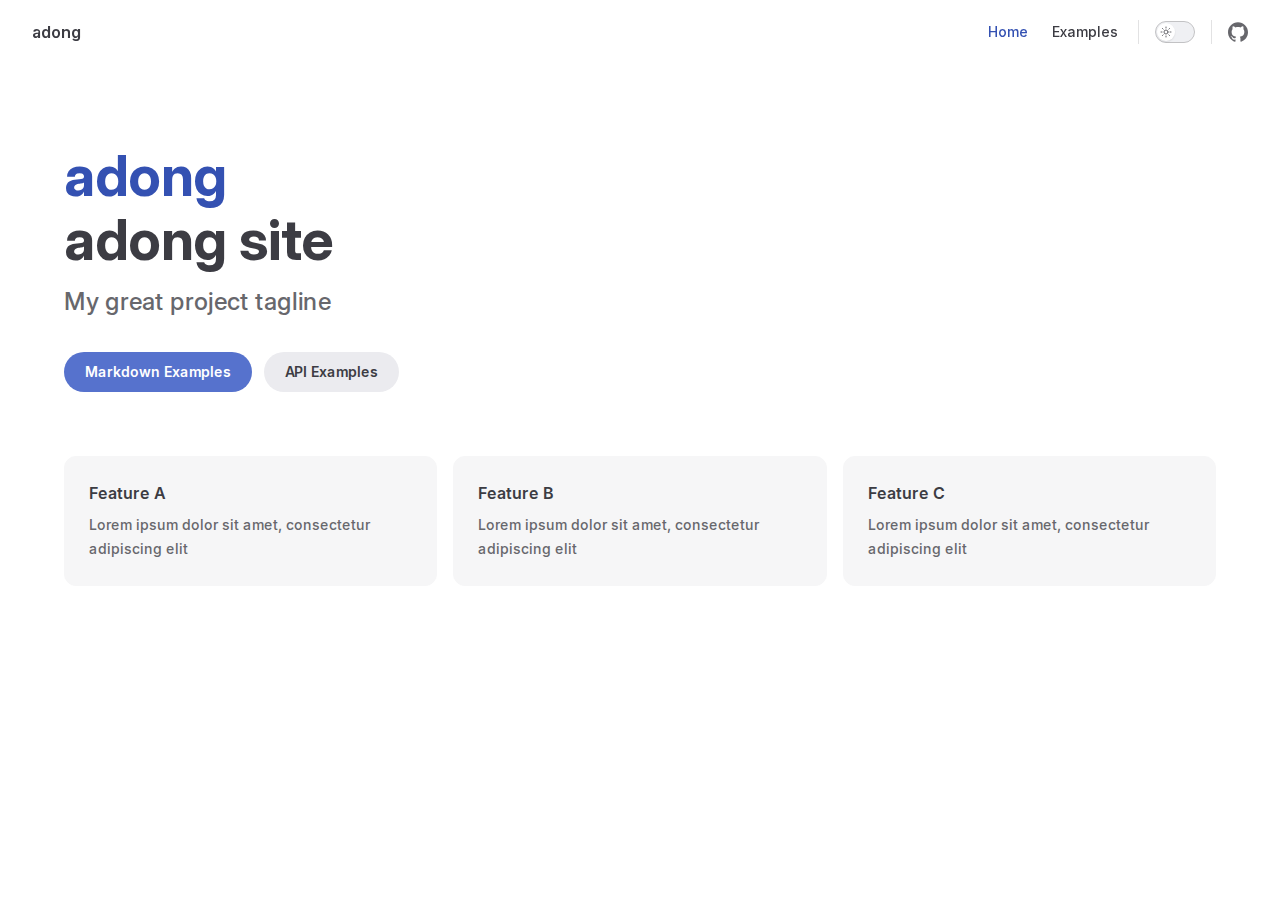
==== index.html @ ba8ffb36 "deploy: 4bc8128bf757746a05f6bb32b00f0f76d602ed1d" ====
<!DOCTYPE html>
<html lang="en-US" dir="ltr">
  <head>
    <meta charset="utf-8">
    <meta name="viewport" content="width=device-width,initial-scale=1">
    <title>adong</title>
    <meta name="description" content="adong site">
    <meta name="generator" content="VitePress v1.6.3">
    <link rel="preload stylesheet" href="/assets/style.CJY0I8DP.css" as="style">
    <link rel="preload stylesheet" href="/vp-icons.css" as="style">
    
    <script type="module" src="/assets/app.C2PnwA0J.js"></script>
    <link rel="preload" href="/assets/inter-roman-latin.Di8DUHzh.woff2" as="font" type="font/woff2" crossorigin="">
    <link rel="modulepreload" href="/assets/chunks/theme.0qbWExYs.js">
    <link rel="modulepreload" href="/assets/chunks/framework.BHrE6nLq.js">
    <link rel="modulepreload" href="/assets/index.md.DYeVi2gG.lean.js">
    <script id="check-dark-mode">(()=>{const e=localStorage.getItem("vitepress-theme-appearance")||"auto",a=window.matchMedia("(prefers-color-scheme: dark)").matches;(!e||e==="auto"?a:e==="dark")&&document.documentElement.classList.add("dark")})();</script>
    <script id="check-mac-os">document.documentElement.classList.toggle("mac",/Mac|iPhone|iPod|iPad/i.test(navigator.platform));</script>
  </head>
  <body>
    <div id="app"><div class="Layout" data-v-ccce0ce3><!--[--><!--]--><!--[--><span tabindex="-1" data-v-0081c16f></span><a href="#VPContent" class="VPSkipLink visually-hidden" data-v-0081c16f>Skip to content</a><!--]--><!----><header class="VPNav" data-v-ccce0ce3 data-v-d13fd7d1><div class="VPNavBar" data-v-d13fd7d1 data-v-396224e0><div class="wrapper" data-v-396224e0><div class="container" data-v-396224e0><div class="title" data-v-396224e0><div class="VPNavBarTitle" data-v-396224e0 data-v-6f0cb5b8><a class="title" href="/" data-v-6f0cb5b8><!--[--><!--]--><!----><span data-v-6f0cb5b8>adong</span><!--[--><!--]--></a></div></div><div class="content" data-v-396224e0><div class="content-body" data-v-396224e0><!--[--><!--]--><div class="VPNavBarSearch search" data-v-396224e0><!----></div><nav aria-labelledby="main-nav-aria-label" class="VPNavBarMenu menu" data-v-396224e0 data-v-d075dbeb><span id="main-nav-aria-label" class="visually-hidden" data-v-d075dbeb> Main Navigation </span><!--[--><!--[--><a class="VPLink link VPNavBarMenuLink active" href="/" tabindex="0" data-v-d075dbeb data-v-374c8176><!--[--><span data-v-374c8176>Home</span><!--]--></a><!--]--><!--[--><a class="VPLink link VPNavBarMenuLink" href="/markdown-examples.html" tabindex="0" data-v-d075dbeb data-v-374c8176><!--[--><span data-v-374c8176>Examples</span><!--]--></a><!--]--><!--]--></nav><!----><div class="VPNavBarAppearance appearance" data-v-396224e0 data-v-e3ac69c8><button class="VPSwitch VPSwitchAppearance" type="button" role="switch" title aria-checked="false" data-v-e3ac69c8 data-v-5ef58a54 data-v-f7131ce1><span class="check" data-v-f7131ce1><span class="icon" data-v-f7131ce1><!--[--><span class="vpi-sun sun" data-v-5ef58a54></span><span class="vpi-moon moon" data-v-5ef58a54></span><!--]--></span></span></button></div><div class="VPSocialLinks VPNavBarSocialLinks social-links" data-v-396224e0 data-v-51a44f24 data-v-760f3887><!--[--><a class="VPSocialLink no-icon" href="https://github.com/vuejs/vitepress" aria-label="github" target="_blank" rel="noopener" data-v-760f3887 data-v-cb626a4c><span class="vpi-social-github"></span></a><!--]--></div><div class="VPFlyout VPNavBarExtra extra" data-v-396224e0 data-v-f99efe92 data-v-a5424910><button type="button" class="button" aria-haspopup="true" aria-expanded="false" aria-label="extra navigation" data-v-a5424910><span class="vpi-more-horizontal icon" data-v-a5424910></span></button><div class="menu" data-v-a5424910><div class="VPMenu" data-v-a5424910 data-v-ea736d26><!----><!--[--><!--[--><!----><div class="group" data-v-f99efe92><div class="item appearance" data-v-f99efe92><p class="label" data-v-f99efe92>Appearance</p><div class="appearance-action" data-v-f99efe92><button class="VPSwitch VPSwitchAppearance" type="button" role="switch" title aria-checked="false" data-v-f99efe92 data-v-5ef58a54 data-v-f7131ce1><span class="check" data-v-f7131ce1><span class="icon" data-v-f7131ce1><!--[--><span class="vpi-sun sun" data-v-5ef58a54></span><span class="vpi-moon moon" data-v-5ef58a54></span><!--]--></span></span></button></div></div></div><div class="group" data-v-f99efe92><div class="item social-links" data-v-f99efe92><div class="VPSocialLinks social-links-list" data-v-f99efe92 data-v-760f3887><!--[--><a class="VPSocialLink no-icon" href="https://github.com/vuejs/vitepress" aria-label="github" target="_blank" rel="noopener" data-v-760f3887 data-v-cb626a4c><span class="vpi-social-github"></span></a><!--]--></div></div></div><!--]--><!--]--></div></div></div><!--[--><!--]--><button type="button" class="VPNavBarHamburger hamburger" aria-label="mobile navigation" aria-expanded="false" aria-controls="VPNavScreen" data-v-396224e0 data-v-773556d6><span class="container" data-v-773556d6><span class="top" data-v-773556d6></span><span class="middle" data-v-773556d6></span><span class="bottom" data-v-773556d6></span></span></button></div></div></div></div><div class="divider" data-v-396224e0><div class="divider-line" data-v-396224e0></div></div></div><!----></header><!----><!----><div class="VPContent is-home" id="VPContent" data-v-ccce0ce3 data-v-a01f6725><div class="VPHome" data-v-a01f6725 data-v-30d72c1f><!--[--><!--]--><div class="VPHero VPHomeHero" data-v-30d72c1f data-v-0234e1e9><div class="container" data-v-0234e1e9><div class="main" data-v-0234e1e9><!--[--><!--]--><!--[--><h1 class="heading" data-v-0234e1e9><span class="name clip" data-v-0234e1e9>adong</span><span class="text" data-v-0234e1e9>adong site</span></h1><p class="tagline" data-v-0234e1e9>My great project tagline</p><!--]--><!--[--><!--]--><div class="actions" data-v-0234e1e9><!--[--><div class="action" data-v-0234e1e9><a class="VPButton medium brand" href="/markdown-examples.html" data-v-0234e1e9 data-v-cbd17228>Markdown Examples</a></div><div class="action" data-v-0234e1e9><a class="VPButton medium alt" href="/api-examples.html" data-v-0234e1e9 data-v-cbd17228>API Examples</a></div><!--]--></div><!--[--><!--]--></div><!----></div></div><!--[--><!--]--><!--[--><!--]--><div class="VPFeatures VPHomeFeatures" data-v-30d72c1f data-v-9044b436><div class="container" data-v-9044b436><div class="items" data-v-9044b436><!--[--><div class="grid-3 item" data-v-9044b436><div class="VPLink no-icon VPFeature" data-v-9044b436 data-v-7f8ab766><!--[--><article class="box" data-v-7f8ab766><!----><h2 class="title" data-v-7f8ab766>Feature A</h2><p class="details" data-v-7f8ab766>Lorem ipsum dolor sit amet, consectetur adipiscing elit</p><!----></article><!--]--></div></div><div class="grid-3 item" data-v-9044b436><div class="VPLink no-icon VPFeature" data-v-9044b436 data-v-7f8ab766><!--[--><article class="box" data-v-7f8ab766><!----><h2 class="title" data-v-7f8ab766>Feature B</h2><p class="details" data-v-7f8ab766>Lorem ipsum dolor sit amet, consectetur adipiscing elit</p><!----></article><!--]--></div></div><div class="grid-3 item" data-v-9044b436><div class="VPLink no-icon VPFeature" data-v-9044b436 data-v-7f8ab766><!--[--><article class="box" data-v-7f8ab766><!----><h2 class="title" data-v-7f8ab766>Feature C</h2><p class="details" data-v-7f8ab766>Lorem ipsum dolor sit amet, consectetur adipiscing elit</p><!----></article><!--]--></div></div><!--]--></div></div></div><!--[--><!--]--><div class="vp-doc container" style="" data-v-30d72c1f data-v-eefdc09a><!--[--><div style="position:relative;" data-v-30d72c1f><div></div></div><!--]--></div></div></div><!----><!--[--><!--]--></div></div>
    <script>window.__VP_HASH_MAP__=JSON.parse("{\"api-examples.md\":\"CCqLhY5m\",\"index.md\":\"DYeVi2gG\",\"markdown-examples.md\":\"gSmptGD0\"}");window.__VP_SITE_DATA__=JSON.parse("{\"lang\":\"en-US\",\"dir\":\"ltr\",\"title\":\"adong\",\"description\":\"adong site\",\"base\":\"/\",\"head\":[],\"router\":{\"prefetchLinks\":true},\"appearance\":true,\"themeConfig\":{\"nav\":[{\"text\":\"Home\",\"link\":\"/\"},{\"text\":\"Examples\",\"link\":\"/markdown-examples\"}],\"sidebar\":[{\"text\":\"Examples\",\"items\":[{\"text\":\"Markdown Examples\",\"link\":\"/markdown-examples\"},{\"text\":\"Runtime API Examples\",\"link\":\"/api-examples\"}]}],\"socialLinks\":[{\"icon\":\"github\",\"link\":\"https://github.com/vuejs/vitepress\"}]},\"locales\":{},\"scrollOffset\":134,\"cleanUrls\":false}");</script>
    
  </body>
</html>
---- assets/style.CJY0I8DP.css ----
@font-face{font-family:Inter;font-style:normal;font-weight:100 900;font-display:swap;src:url(/assets/inter-roman-cyrillic-ext.BBPuwvHQ.woff2) format("woff2");unicode-range:U+0460-052F,U+1C80-1C88,U+20B4,U+2DE0-2DFF,U+A640-A69F,U+FE2E-FE2F}@font-face{font-family:Inter;font-style:normal;font-weight:100 900;font-display:swap;src:url(/assets/inter-roman-cyrillic.C5lxZ8CY.woff2) format("woff2");unicode-range:U+0301,U+0400-045F,U+0490-0491,U+04B0-04B1,U+2116}@font-face{font-family:Inter;font-style:normal;font-weight:100 900;font-display:swap;src:url(/assets/inter-roman-greek-ext.CqjqNYQ-.woff2) format("woff2");unicode-range:U+1F00-1FFF}@font-face{font-family:Inter;font-style:normal;font-weight:100 900;font-display:swap;src:url(/assets/inter-roman-greek.BBVDIX6e.woff2) format("woff2");unicode-range:U+0370-0377,U+037A-037F,U+0384-038A,U+038C,U+038E-03A1,U+03A3-03FF}@font-face{font-family:Inter;font-style:normal;font-weight:100 900;font-display:swap;src:url(/assets/inter-roman-vietnamese.BjW4sHH5.woff2) format("woff2");unicode-range:U+0102-0103,U+0110-0111,U+0128-0129,U+0168-0169,U+01A0-01A1,U+01AF-01B0,U+0300-0301,U+0303-0304,U+0308-0309,U+0323,U+0329,U+1EA0-1EF9,U+20AB}@font-face{font-family:Inter;font-style:normal;font-weight:100 900;font-display:swap;src:url(/assets/inter-roman-latin-ext.4ZJIpNVo.woff2) format("woff2");unicode-range:U+0100-02AF,U+0304,U+0308,U+0329,U+1E00-1E9F,U+1EF2-1EFF,U+2020,U+20A0-20AB,U+20AD-20C0,U+2113,U+2C60-2C7F,U+A720-A7FF}@font-face{font-family:Inter;font-style:normal;font-weight:100 900;font-display:swap;src:url(/assets/inter-roman-latin.Di8DUHzh.woff2) format("woff2");unicode-range:U+0000-00FF,U+0131,U+0152-0153,U+02BB-02BC,U+02C6,U+02DA,U+02DC,U+0304,U+0308,U+0329,U+2000-206F,U+2074,U+20AC,U+2122,U+2191,U+2193,U+2212,U+2215,U+FEFF,U+FFFD}@font-face{font-family:Inter;font-style:italic;font-weight:100 900;font-display:swap;src:url(/assets/inter-italic-cyrillic-ext.r48I6akx.woff2) format("woff2");unicode-range:U+0460-052F,U+1C80-1C88,U+20B4,U+2DE0-2DFF,U+A640-A69F,U+FE2E-FE2F}@font-face{font-family:Inter;font-style:italic;font-weight:100 900;font-display:swap;src:url(/assets/inter-italic-cyrillic.By2_1cv3.woff2) format("woff2");unicode-range:U+0301,U+0400-045F,U+0490-0491,U+04B0-04B1,U+2116}@font-face{font-family:Inter;font-style:italic;font-weight:100 900;font-display:swap;src:url(/assets/inter-italic-greek-ext.1u6EdAuj.woff2) format("woff2");unicode-range:U+1F00-1FFF}@font-face{font-family:Inter;font-style:italic;font-weight:100 900;font-display:swap;src:url(/assets/inter-italic-greek.DJ8dCoTZ.woff2) format("woff2");unicode-range:U+0370-0377,U+037A-037F,U+0384-038A,U+038C,U+038E-03A1,U+03A3-03FF}@font-face{font-family:Inter;font-style:italic;font-weight:100 900;font-display:swap;src:url(/assets/inter-italic-vietnamese.BSbpV94h.woff2) format("woff2");unicode-range:U+0102-0103,U+0110-0111,U+0128-0129,U+0168-0169,U+01A0-01A1,U+01AF-01B0,U+0300-0301,U+0303-0304,U+0308-0309,U+0323,U+0329,U+1EA0-1EF9,U+20AB}@font-face{font-family:Inter;font-style:italic;font-weight:100 900;font-display:swap;src:url(/assets/inter-italic-latin-ext.CN1xVJS-.woff2) format("woff2");unicode-range:U+0100-02AF,U+0304,U+0308,U+0329,U+1E00-1E9F,U+1EF2-1EFF,U+2020,U+20A0-20AB,U+20AD-20C0,U+2113,U+2C60-2C7F,U+A720-A7FF}@font-face{font-family:Inter;font-style:italic;font-weight:100 900;font-display:swap;src:url(/assets/inter-italic-latin.C2AdPX0b.woff2) format("woff2");unicode-range:U+0000-00FF,U+0131,U+0152-0153,U+02BB-02BC,U+02C6,U+02DA,U+02DC,U+0304,U+0308,U+0329,U+2000-206F,U+2074,U+20AC,U+2122,U+2191,U+2193,U+2212,U+2215,U+FEFF,U+FFFD}@font-face{font-family:Punctuation SC;font-weight:400;src:local("PingFang SC Regular"),local("Noto Sans CJK SC"),local("Microsoft YaHei");unicode-range:U+201C,U+201D,U+2018,U+2019,U+2E3A,U+2014,U+2013,U+2026,U+00B7,U+007E,U+002F}@font-face{font-family:Punctuation SC;font-weight:500;src:local("PingFang SC Medium"),local("Noto Sans CJK SC"),local("Microsoft YaHei");unicode-range:U+201C,U+201D,U+2018,U+2019,U+2E3A,U+2014,U+2013,U+2026,U+00B7,U+007E,U+002F}@font-face{font-family:Punctuation SC;font-weight:600;src:local("PingFang SC Semibold"),local("Noto Sans CJK SC Bold"),local("Microsoft YaHei Bold");unicode-range:U+201C,U+201D,U+2018,U+2019,U+2E3A,U+2014,U+2013,U+2026,U+00B7,U+007E,U+002F}@font-face{font-family:Punctuation SC;font-weight:700;src:local("PingFang SC Semibold"),local("Noto Sans CJK SC Bold"),local("Microsoft YaHei Bold");unicode-range:U+201C,U+201D,U+2018,U+2019,U+2E3A,U+2014,U+2013,U+2026,U+00B7,U+007E,U+002F}:root{--vp-c-white: #ffffff;--vp-c-black: #000000;--vp-c-neutral: var(--vp-c-black);--vp-c-neutral-inverse: var(--vp-c-white)}.dark{--vp-c-neutral: var(--vp-c-white);--vp-c-neutral-inverse: var(--vp-c-black)}:root{--vp-c-gray-1: #dddde3;--vp-c-gray-2: #e4e4e9;--vp-c-gray-3: #ebebef;--vp-c-gray-soft: rgba(142, 150, 170, .14);--vp-c-indigo-1: #3451b2;--vp-c-indigo-2: #3a5ccc;--vp-c-indigo-3: #5672cd;--vp-c-indigo-soft: rgba(100, 108, 255, .14);--vp-c-purple-1: #6f42c1;--vp-c-purple-2: #7e4cc9;--vp-c-purple-3: #8e5cd9;--vp-c-purple-soft: rgba(159, 122, 234, .14);--vp-c-green-1: #18794e;--vp-c-green-2: #299764;--vp-c-green-3: #30a46c;--vp-c-green-soft: rgba(16, 185, 129, .14);--vp-c-yellow-1: #915930;--vp-c-yellow-2: #946300;--vp-c-yellow-3: #9f6a00;--vp-c-yellow-soft: rgba(234, 179, 8, .14);--vp-c-red-1: #b8272c;--vp-c-red-2: #d5393e;--vp-c-red-3: #e0575b;--vp-c-red-soft: rgba(244, 63, 94, .14);--vp-c-sponsor: #db2777}.dark{--vp-c-gray-1: #515c67;--vp-c-gray-2: #414853;--vp-c-gray-3: #32363f;--vp-c-gray-soft: rgba(101, 117, 133, .16);--vp-c-indigo-1: #a8b1ff;--vp-c-indigo-2: #5c73e7;--vp-c-indigo-3: #3e63dd;--vp-c-indigo-soft: rgba(100, 108, 255, .16);--vp-c-purple-1: #c8abfa;--vp-c-purple-2: #a879e6;--vp-c-purple-3: #8e5cd9;--vp-c-purple-soft: rgba(159, 122, 234, .16);--vp-c-green-1: #3dd68c;--vp-c-green-2: #30a46c;--vp-c-green-3: #298459;--vp-c-green-soft: rgba(16, 185, 129, .16);--vp-c-yellow-1: #f9b44e;--vp-c-yellow-2: #da8b17;--vp-c-yellow-3: #a46a0a;--vp-c-yellow-soft: rgba(234, 179, 8, .16);--vp-c-red-1: #f66f81;--vp-c-red-2: #f14158;--vp-c-red-3: #b62a3c;--vp-c-red-soft: rgba(244, 63, 94, .16)}:root{--vp-c-bg: #ffffff;--vp-c-bg-alt: #f6f6f7;--vp-c-bg-elv: #ffffff;--vp-c-bg-soft: #f6f6f7}.dark{--vp-c-bg: #1b1b1f;--vp-c-bg-alt: #161618;--vp-c-bg-elv: #202127;--vp-c-bg-soft: #202127}:root{--vp-c-border: #c2c2c4;--vp-c-divider: #e2e2e3;--vp-c-gutter: #e2e2e3}.dark{--vp-c-border: #3c3f44;--vp-c-divider: #2e2e32;--vp-c-gutter: #000000}:root{--vp-c-text-1: #3c3c43;--vp-c-text-2: #67676c;--vp-c-text-3: #929295}.dark{--vp-c-text-1: #dfdfd6;--vp-c-text-2: #98989f;--vp-c-text-3: #6a6a71}:root{--vp-c-default-1: var(--vp-c-gray-1);--vp-c-default-2: var(--vp-c-gray-2);--vp-c-default-3: var(--vp-c-gray-3);--vp-c-default-soft: var(--vp-c-gray-soft);--vp-c-brand-1: var(--vp-c-indigo-1);--vp-c-brand-2: var(--vp-c-indigo-2);--vp-c-brand-3: var(--vp-c-indigo-3);--vp-c-brand-soft: var(--vp-c-indigo-soft);--vp-c-brand: var(--vp-c-brand-1);--vp-c-tip-1: var(--vp-c-brand-1);--vp-c-tip-2: var(--vp-c-brand-2);--vp-c-tip-3: var(--vp-c-brand-3);--vp-c-tip-soft: var(--vp-c-brand-soft);--vp-c-note-1: var(--vp-c-brand-1);--vp-c-note-2: var(--vp-c-brand-2);--vp-c-note-3: var(--vp-c-brand-3);--vp-c-note-soft: var(--vp-c-brand-soft);--vp-c-success-1: var(--vp-c-green-1);--vp-c-success-2: var(--vp-c-green-2);--vp-c-success-3: var(--vp-c-green-3);--vp-c-success-soft: var(--vp-c-green-soft);--vp-c-important-1: var(--vp-c-purple-1);--vp-c-important-2: var(--vp-c-purple-2);--vp-c-important-3: var(--vp-c-purple-3);--vp-c-important-soft: var(--vp-c-purple-soft);--vp-c-warning-1: var(--vp-c-yellow-1);--vp-c-warning-2: var(--vp-c-yellow-2);--vp-c-warning-3: var(--vp-c-yellow-3);--vp-c-warning-soft: var(--vp-c-yellow-soft);--vp-c-danger-1: var(--vp-c-red-1);--vp-c-danger-2: var(--vp-c-red-2);--vp-c-danger-3: var(--vp-c-red-3);--vp-c-danger-soft: var(--vp-c-red-soft);--vp-c-caution-1: var(--vp-c-red-1);--vp-c-caution-2: var(--vp-c-red-2);--vp-c-caution-3: var(--vp-c-red-3);--vp-c-caution-soft: var(--vp-c-red-soft)}:root{--vp-font-family-base: "Inter", ui-sans-serif, system-ui, sans-serif, "Apple Color Emoji", "Segoe UI Emoji", "Segoe UI Symbol", "Noto Color Emoji";--vp-font-family-mono: ui-monospace, "Menlo", "Monaco", "Consolas", "Liberation Mono", "Courier New", monospace;font-optical-sizing:auto}:root:where(:lang(zh)){--vp-font-family-base: "Punctuation SC", "Inter", ui-sans-serif, system-ui, sans-serif, "Apple Color Emoji", "Segoe UI Emoji", "Segoe UI Symbol", "Noto Color Emoji"}:root{--vp-shadow-1: 0 1px 2px rgba(0, 0, 0, .04), 0 1px 2px rgba(0, 0, 0, .06);--vp-shadow-2: 0 3px 12px rgba(0, 0, 0, .07), 0 1px 4px rgba(0, 0, 0, .07);--vp-shadow-3: 0 12px 32px rgba(0, 0, 0, .1), 0 2px 6px rgba(0, 0, 0, .08);--vp-shadow-4: 0 14px 44px rgba(0, 0, 0, .12), 0 3px 9px rgba(0, 0, 0, .12);--vp-shadow-5: 0 18px 56px rgba(0, 0, 0, .16), 0 4px 12px rgba(0, 0, 0, .16)}:root{--vp-z-index-footer: 10;--vp-z-index-local-nav: 20;--vp-z-index-nav: 30;--vp-z-index-layout-top: 40;--vp-z-index-backdrop: 50;--vp-z-index-sidebar: 60}@media (min-width: 960px){:root{--vp-z-index-sidebar: 25}}:root{--vp-layout-max-width: 1440px}:root{--vp-header-anchor-symbol: "#"}:root{--vp-code-line-height: 1.7;--vp-code-font-size: .875em;--vp-code-color: var(--vp-c-brand-1);--vp-code-link-color: var(--vp-c-brand-1);--vp-code-link-hover-color: var(--vp-c-brand-2);--vp-code-bg: var(--vp-c-default-soft);--vp-code-block-color: var(--vp-c-text-2);--vp-code-block-bg: var(--vp-c-bg-alt);--vp-code-block-divider-color: var(--vp-c-gutter);--vp-code-lang-color: var(--vp-c-text-3);--vp-code-line-highlight-color: var(--vp-c-default-soft);--vp-code-line-number-color: var(--vp-c-text-3);--vp-code-line-diff-add-color: var(--vp-c-success-soft);--vp-code-line-diff-add-symbol-color: var(--vp-c-success-1);--vp-code-line-diff-remove-color: var(--vp-c-danger-soft);--vp-code-line-diff-remove-symbol-color: var(--vp-c-danger-1);--vp-code-line-warning-color: var(--vp-c-warning-soft);--vp-code-line-error-color: var(--vp-c-danger-soft);--vp-code-copy-code-border-color: var(--vp-c-divider);--vp-code-copy-code-bg: var(--vp-c-bg-soft);--vp-code-copy-code-hover-border-color: var(--vp-c-divider);--vp-code-copy-code-hover-bg: var(--vp-c-bg);--vp-code-copy-code-active-text: var(--vp-c-text-2);--vp-code-copy-copied-text-content: "Copied";--vp-code-tab-divider: var(--vp-code-block-divider-color);--vp-code-tab-text-color: var(--vp-c-text-2);--vp-code-tab-bg: var(--vp-code-block-bg);--vp-code-tab-hover-text-color: var(--vp-c-text-1);--vp-code-tab-active-text-color: var(--vp-c-text-1);--vp-code-tab-active-bar-color: var(--vp-c-brand-1)}:lang(es),:lang(pt){--vp-code-copy-copied-text-content: "Copiado"}:lang(fa){--vp-code-copy-copied-text-content: "کپی شد"}:lang(ko){--vp-code-copy-copied-text-content: "복사됨"}:lang(ru){--vp-code-copy-copied-text-content: "Скопировано"}:lang(zh){--vp-code-copy-copied-text-content: "已复制"}:root{--vp-button-brand-border: transparent;--vp-button-brand-text: var(--vp-c-white);--vp-button-brand-bg: var(--vp-c-brand-3);--vp-button-brand-hover-border: transparent;--vp-button-brand-hover-text: var(--vp-c-white);--vp-button-brand-hover-bg: var(--vp-c-brand-2);--vp-button-brand-active-border: transparent;--vp-button-brand-active-text: var(--vp-c-white);--vp-button-brand-active-bg: var(--vp-c-brand-1);--vp-button-alt-border: transparent;--vp-button-alt-text: var(--vp-c-text-1);--vp-button-alt-bg: var(--vp-c-default-3);--vp-button-alt-hover-border: transparent;--vp-button-alt-hover-text: var(--vp-c-text-1);--vp-button-alt-hover-bg: var(--vp-c-default-2);--vp-button-alt-active-border: transparent;--vp-button-alt-active-text: var(--vp-c-text-1);--vp-button-alt-active-bg: var(--vp-c-default-1);--vp-button-sponsor-border: var(--vp-c-text-2);--vp-button-sponsor-text: var(--vp-c-text-2);--vp-button-sponsor-bg: transparent;--vp-button-sponsor-hover-border: var(--vp-c-sponsor);--vp-button-sponsor-hover-text: var(--vp-c-sponsor);--vp-button-sponsor-hover-bg: transparent;--vp-button-sponsor-active-border: var(--vp-c-sponsor);--vp-button-sponsor-active-text: var(--vp-c-sponsor);--vp-button-sponsor-active-bg: transparent}:root{--vp-custom-block-font-size: 14px;--vp-custom-block-code-font-size: 13px;--vp-custom-block-info-border: transparent;--vp-custom-block-info-text: var(--vp-c-text-1);--vp-custom-block-info-bg: var(--vp-c-default-soft);--vp-custom-block-info-code-bg: var(--vp-c-default-soft);--vp-custom-block-note-border: transparent;--vp-custom-block-note-text: var(--vp-c-text-1);--vp-custom-block-note-bg: var(--vp-c-default-soft);--vp-custom-block-note-code-bg: var(--vp-c-default-soft);--vp-custom-block-tip-border: transparent;--vp-custom-block-tip-text: var(--vp-c-text-1);--vp-custom-block-tip-bg: var(--vp-c-tip-soft);--vp-custom-block-tip-code-bg: var(--vp-c-tip-soft);--vp-custom-block-important-border: transparent;--vp-custom-block-important-text: var(--vp-c-text-1);--vp-custom-block-important-bg: var(--vp-c-important-soft);--vp-custom-block-important-code-bg: var(--vp-c-important-soft);--vp-custom-block-warning-border: transparent;--vp-custom-block-warning-text: var(--vp-c-text-1);--vp-custom-block-warning-bg: var(--vp-c-warning-soft);--vp-custom-block-warning-code-bg: var(--vp-c-warning-soft);--vp-custom-block-danger-border: transparent;--vp-custom-block-danger-text: var(--vp-c-text-1);--vp-custom-block-danger-bg: var(--vp-c-danger-soft);--vp-custom-block-danger-code-bg: var(--vp-c-danger-soft);--vp-custom-block-caution-border: transparent;--vp-custom-block-caution-text: var(--vp-c-text-1);--vp-custom-block-caution-bg: var(--vp-c-caution-soft);--vp-custom-block-caution-code-bg: var(--vp-c-caution-soft);--vp-custom-block-details-border: var(--vp-custom-block-info-border);--vp-custom-block-details-text: var(--vp-custom-block-info-text);--vp-custom-block-details-bg: var(--vp-custom-block-info-bg);--vp-custom-block-details-code-bg: var(--vp-custom-block-info-code-bg)}:root{--vp-input-border-color: var(--vp-c-border);--vp-input-bg-color: var(--vp-c-bg-alt);--vp-input-switch-bg-color: var(--vp-c-default-soft)}:root{--vp-nav-height: 64px;--vp-nav-bg-color: var(--vp-c-bg);--vp-nav-screen-bg-color: var(--vp-c-bg);--vp-nav-logo-height: 24px}.hide-nav{--vp-nav-height: 0px}.hide-nav .VPSidebar{--vp-nav-height: 22px}:root{--vp-local-nav-bg-color: var(--vp-c-bg)}:root{--vp-sidebar-width: 272px;--vp-sidebar-bg-color: var(--vp-c-bg-alt)}:root{--vp-backdrop-bg-color: rgba(0, 0, 0, .6)}:root{--vp-home-hero-name-color: var(--vp-c-brand-1);--vp-home-hero-name-background: transparent;--vp-home-hero-image-background-image: none;--vp-home-hero-image-filter: none}:root{--vp-badge-info-border: transparent;--vp-badge-info-text: var(--vp-c-text-2);--vp-badge-info-bg: var(--vp-c-default-soft);--vp-badge-tip-border: transparent;--vp-badge-tip-text: var(--vp-c-tip-1);--vp-badge-tip-bg: var(--vp-c-tip-soft);--vp-badge-warning-border: transparent;--vp-badge-warning-text: var(--vp-c-warning-1);--vp-badge-warning-bg: var(--vp-c-warning-soft);--vp-badge-danger-border: transparent;--vp-badge-danger-text: var(--vp-c-danger-1);--vp-badge-danger-bg: var(--vp-c-danger-soft)}:root{--vp-carbon-ads-text-color: var(--vp-c-text-1);--vp-carbon-ads-poweredby-color: var(--vp-c-text-2);--vp-carbon-ads-bg-color: var(--vp-c-bg-soft);--vp-carbon-ads-hover-text-color: var(--vp-c-brand-1);--vp-carbon-ads-hover-poweredby-color: var(--vp-c-text-1)}:root{--vp-local-search-bg: var(--vp-c-bg);--vp-local-search-result-bg: var(--vp-c-bg);--vp-local-search-result-border: var(--vp-c-divider);--vp-local-search-result-selected-bg: var(--vp-c-bg);--vp-local-search-result-selected-border: var(--vp-c-brand-1);--vp-local-search-highlight-bg: var(--vp-c-brand-1);--vp-local-search-highlight-text: var(--vp-c-neutral-inverse)}@media (prefers-reduced-motion: reduce){*,:before,:after{animation-delay:-1ms!important;animation-duration:1ms!important;animation-iteration-count:1!important;background-attachment:initial!important;scroll-behavior:auto!important;transition-duration:0s!important;transition-delay:0s!important}}*,:before,:after{box-sizing:border-box}html{line-height:1.4;font-size:16px;-webkit-text-size-adjust:100%}html.dark{color-scheme:dark}body{margin:0;width:100%;min-width:320px;min-height:100vh;line-height:24px;font-family:var(--vp-font-family-base);font-size:16px;font-weight:400;color:var(--vp-c-text-1);background-color:var(--vp-c-bg);font-synthesis:style;text-rendering:optimizeLegibility;-webkit-font-smoothing:antialiased;-moz-osx-font-smoothing:grayscale}main{display:block}h1,h2,h3,h4,h5,h6{margin:0;line-height:24px;font-size:16px;font-weight:400}p{margin:0}strong,b{font-weight:600}a,area,button,[role=button],input,label,select,summary,textarea{touch-action:manipulation}a{color:inherit;text-decoration:inherit}ol,ul{list-style:none;margin:0;padding:0}blockquote{margin:0}pre,code,kbd,samp{font-family:var(--vp-font-family-mono)}img,svg,video,canvas,audio,iframe,embed,object{display:block}figure{margin:0}img,video{max-width:100%;height:auto}button,input,optgroup,select,textarea{border:0;padding:0;line-height:inherit;color:inherit}button{padding:0;font-family:inherit;background-color:transparent;background-image:none}button:enabled,[role=button]:enabled{cursor:pointer}button:focus,button:focus-visible{outline:1px dotted;outline:4px auto -webkit-focus-ring-color}button:focus:not(:focus-visible){outline:none!important}input:focus,textarea:focus,select:focus{outline:none}table{border-collapse:collapse}input{background-color:transparent}input:-ms-input-placeholder,textarea:-ms-input-placeholder{color:var(--vp-c-text-3)}input::-ms-input-placeholder,textarea::-ms-input-placeholder{color:var(--vp-c-text-3)}input::placeholder,textarea::placeholder{color:var(--vp-c-text-3)}input::-webkit-outer-spin-button,input::-webkit-inner-spin-button{-webkit-appearance:none;margin:0}input[type=number]{-moz-appearance:textfield}textarea{resize:vertical}select{-webkit-appearance:none}fieldset{margin:0;padding:0}h1,h2,h3,h4,h5,h6,li,p{overflow-wrap:break-word}vite-error-overlay{z-index:9999}mjx-container{overflow-x:auto}mjx-container>svg{display:inline-block;margin:auto}[class^=vpi-],[class*=" vpi-"],.vp-icon{width:1em;height:1em}[class^=vpi-].bg,[class*=" vpi-"].bg,.vp-icon.bg{background-size:100% 100%;background-color:transparent}[class^=vpi-]:not(.bg),[class*=" vpi-"]:not(.bg),.vp-icon:not(.bg){-webkit-mask:var(--icon) no-repeat;mask:var(--icon) no-repeat;-webkit-mask-size:100% 100%;mask-size:100% 100%;background-color:currentColor;color:inherit}.vpi-align-left{--icon: url("data:image/svg+xml,%3Csvg xmlns='http://www.w3.org/2000/svg' fill='none' stroke='currentColor' stroke-linecap='round' stroke-linejoin='round' stroke-width='2' viewBox='0 0 24 24'%3E%3Cpath d='M21 6H3M15 12H3M17 18H3'/%3E%3C/svg%3E")}.vpi-arrow-right,.vpi-arrow-down,.vpi-arrow-left,.vpi-arrow-up{--icon: url("data:image/svg+xml,%3Csvg xmlns='http://www.w3.org/2000/svg' fill='none' stroke='currentColor' stroke-linecap='round' stroke-linejoin='round' stroke-width='2' viewBox='0 0 24 24'%3E%3Cpath d='M5 12h14M12 5l7 7-7 7'/%3E%3C/svg%3E")}.vpi-chevron-right,.vpi-chevron-down,.vpi-chevron-left,.vpi-chevron-up{--icon: url("data:image/svg+xml,%3Csvg xmlns='http://www.w3.org/2000/svg' fill='none' stroke='currentColor' stroke-linecap='round' stroke-linejoin='round' stroke-width='2' viewBox='0 0 24 24'%3E%3Cpath d='m9 18 6-6-6-6'/%3E%3C/svg%3E")}.vpi-chevron-down,.vpi-arrow-down{transform:rotate(90deg)}.vpi-chevron-left,.vpi-arrow-left{transform:rotate(180deg)}.vpi-chevron-up,.vpi-arrow-up{transform:rotate(-90deg)}.vpi-square-pen{--icon: url("data:image/svg+xml,%3Csvg xmlns='http://www.w3.org/2000/svg' fill='none' stroke='currentColor' stroke-linecap='round' stroke-linejoin='round' stroke-width='2' viewBox='0 0 24 24'%3E%3Cpath d='M12 3H5a2 2 0 0 0-2 2v14a2 2 0 0 0 2 2h14a2 2 0 0 0 2-2v-7'/%3E%3Cpath d='M18.375 2.625a2.121 2.121 0 1 1 3 3L12 15l-4 1 1-4Z'/%3E%3C/svg%3E")}.vpi-plus{--icon: url("data:image/svg+xml,%3Csvg xmlns='http://www.w3.org/2000/svg' fill='none' stroke='currentColor' stroke-linecap='round' stroke-linejoin='round' stroke-width='2' viewBox='0 0 24 24'%3E%3Cpath d='M5 12h14M12 5v14'/%3E%3C/svg%3E")}.vpi-sun{--icon: url("data:image/svg+xml,%3Csvg xmlns='http://www.w3.org/2000/svg' fill='none' stroke='currentColor' stroke-linecap='round' stroke-linejoin='round' stroke-width='2' viewBox='0 0 24 24'%3E%3Ccircle cx='12' cy='12' r='4'/%3E%3Cpath d='M12 2v2M12 20v2M4.93 4.93l1.41 1.41M17.66 17.66l1.41 1.41M2 12h2M20 12h2M6.34 17.66l-1.41 1.41M19.07 4.93l-1.41 1.41'/%3E%3C/svg%3E")}.vpi-moon{--icon: url("data:image/svg+xml,%3Csvg xmlns='http://www.w3.org/2000/svg' fill='none' stroke='currentColor' stroke-linecap='round' stroke-linejoin='round' stroke-width='2' viewBox='0 0 24 24'%3E%3Cpath d='M12 3a6 6 0 0 0 9 9 9 9 0 1 1-9-9Z'/%3E%3C/svg%3E")}.vpi-more-horizontal{--icon: url("data:image/svg+xml,%3Csvg xmlns='http://www.w3.org/2000/svg' fill='none' stroke='currentColor' stroke-linecap='round' stroke-linejoin='round' stroke-width='2' viewBox='0 0 24 24'%3E%3Ccircle cx='12' cy='12' r='1'/%3E%3Ccircle cx='19' cy='12' r='1'/%3E%3Ccircle cx='5' cy='12' r='1'/%3E%3C/svg%3E")}.vpi-languages{--icon: url("data:image/svg+xml,%3Csvg xmlns='http://www.w3.org/2000/svg' fill='none' stroke='currentColor' stroke-linecap='round' stroke-linejoin='round' stroke-width='2' viewBox='0 0 24 24'%3E%3Cpath d='m5 8 6 6M4 14l6-6 2-3M2 5h12M7 2h1M22 22l-5-10-5 10M14 18h6'/%3E%3C/svg%3E")}.vpi-heart{--icon: url("data:image/svg+xml,%3Csvg xmlns='http://www.w3.org/2000/svg' fill='none' stroke='currentColor' stroke-linecap='round' stroke-linejoin='round' stroke-width='2' viewBox='0 0 24 24'%3E%3Cpath d='M19 14c1.49-1.46 3-3.21 3-5.5A5.5 5.5 0 0 0 16.5 3c-1.76 0-3 .5-4.5 2-1.5-1.5-2.74-2-4.5-2A5.5 5.5 0 0 0 2 8.5c0 2.3 1.5 4.05 3 5.5l7 7Z'/%3E%3C/svg%3E")}.vpi-search{--icon: url("data:image/svg+xml,%3Csvg xmlns='http://www.w3.org/2000/svg' fill='none' stroke='currentColor' stroke-linecap='round' stroke-linejoin='round' stroke-width='2' viewBox='0 0 24 24'%3E%3Ccircle cx='11' cy='11' r='8'/%3E%3Cpath d='m21 21-4.3-4.3'/%3E%3C/svg%3E")}.vpi-layout-list{--icon: url("data:image/svg+xml,%3Csvg xmlns='http://www.w3.org/2000/svg' fill='none' stroke='currentColor' stroke-linecap='round' stroke-linejoin='round' stroke-width='2' viewBox='0 0 24 24'%3E%3Crect width='7' height='7' x='3' y='3' rx='1'/%3E%3Crect width='7' height='7' x='3' y='14' rx='1'/%3E%3Cpath d='M14 4h7M14 9h7M14 15h7M14 20h7'/%3E%3C/svg%3E")}.vpi-delete{--icon: url("data:image/svg+xml,%3Csvg xmlns='http://www.w3.org/2000/svg' fill='none' stroke='currentColor' stroke-linecap='round' stroke-linejoin='round' stroke-width='2' viewBox='0 0 24 24'%3E%3Cpath d='M20 5H9l-7 7 7 7h11a2 2 0 0 0 2-2V7a2 2 0 0 0-2-2ZM18 9l-6 6M12 9l6 6'/%3E%3C/svg%3E")}.vpi-corner-down-left{--icon: url("data:image/svg+xml,%3Csvg xmlns='http://www.w3.org/2000/svg' fill='none' stroke='currentColor' stroke-linecap='round' stroke-linejoin='round' stroke-width='2' viewBox='0 0 24 24'%3E%3Cpath d='m9 10-5 5 5 5'/%3E%3Cpath d='M20 4v7a4 4 0 0 1-4 4H4'/%3E%3C/svg%3E")}:root{--vp-icon-copy: url("data:image/svg+xml,%3Csvg xmlns='http://www.w3.org/2000/svg' fill='none' stroke='rgba(128,128,128,1)' stroke-linecap='round' stroke-linejoin='round' stroke-width='2' viewBox='0 0 24 24'%3E%3Crect width='8' height='4' x='8' y='2' rx='1' ry='1'/%3E%3Cpath d='M16 4h2a2 2 0 0 1 2 2v14a2 2 0 0 1-2 2H6a2 2 0 0 1-2-2V6a2 2 0 0 1 2-2h2'/%3E%3C/svg%3E");--vp-icon-copied: url("data:image/svg+xml,%3Csvg xmlns='http://www.w3.org/2000/svg' fill='none' stroke='rgba(128,128,128,1)' stroke-linecap='round' stroke-linejoin='round' stroke-width='2' viewBox='0 0 24 24'%3E%3Crect width='8' height='4' x='8' y='2' rx='1' ry='1'/%3E%3Cpath d='M16 4h2a2 2 0 0 1 2 2v14a2 2 0 0 1-2 2H6a2 2 0 0 1-2-2V6a2 2 0 0 1 2-2h2'/%3E%3Cpath d='m9 14 2 2 4-4'/%3E%3C/svg%3E")}.visually-hidden{position:absolute;width:1px;height:1px;white-space:nowrap;clip:rect(0 0 0 0);clip-path:inset(50%);overflow:hidden}.custom-block{border:1px solid transparent;border-radius:8px;padding:16px 16px 8px;line-height:24px;font-size:var(--vp-custom-block-font-size);color:var(--vp-c-text-2)}.custom-block.info{border-color:var(--vp-custom-block-info-border);color:var(--vp-custom-block-info-text);background-color:var(--vp-custom-block-info-bg)}.custom-block.info a,.custom-block.info code{color:var(--vp-c-brand-1)}.custom-block.info a:hover,.custom-block.info a:hover>code{color:var(--vp-c-brand-2)}.custom-block.info code{background-color:var(--vp-custom-block-info-code-bg)}.custom-block.note{border-color:var(--vp-custom-block-note-border);color:var(--vp-custom-block-note-text);background-color:var(--vp-custom-block-note-bg)}.custom-block.note a,.custom-block.note code{color:var(--vp-c-brand-1)}.custom-block.note a:hover,.custom-block.note a:hover>code{color:var(--vp-c-brand-2)}.custom-block.note code{background-color:var(--vp-custom-block-note-code-bg)}.custom-block.tip{border-color:var(--vp-custom-block-tip-border);color:var(--vp-custom-block-tip-text);background-color:var(--vp-custom-block-tip-bg)}.custom-block.tip a,.custom-block.tip code{color:var(--vp-c-tip-1)}.custom-block.tip a:hover,.custom-block.tip a:hover>code{color:var(--vp-c-tip-2)}.custom-block.tip code{background-color:var(--vp-custom-block-tip-code-bg)}.custom-block.important{border-color:var(--vp-custom-block-important-border);color:var(--vp-custom-block-important-text);background-color:var(--vp-custom-block-important-bg)}.custom-block.important a,.custom-block.important code{color:var(--vp-c-important-1)}.custom-block.important a:hover,.custom-block.important a:hover>code{color:var(--vp-c-important-2)}.custom-block.important code{background-color:var(--vp-custom-block-important-code-bg)}.custom-block.warning{border-color:var(--vp-custom-block-warning-border);color:var(--vp-custom-block-warning-text);background-color:var(--vp-custom-block-warning-bg)}.custom-block.warning a,.custom-block.warning code{color:var(--vp-c-warning-1)}.custom-block.warning a:hover,.custom-block.warning a:hover>code{color:var(--vp-c-warning-2)}.custom-block.warning code{background-color:var(--vp-custom-block-warning-code-bg)}.custom-block.danger{border-color:var(--vp-custom-block-danger-border);color:var(--vp-custom-block-danger-text);background-color:var(--vp-custom-block-danger-bg)}.custom-block.danger a,.custom-block.danger code{color:var(--vp-c-danger-1)}.custom-block.danger a:hover,.custom-block.danger a:hover>code{color:var(--vp-c-danger-2)}.custom-block.danger code{background-color:var(--vp-custom-block-danger-code-bg)}.custom-block.caution{border-color:var(--vp-custom-block-caution-border);color:var(--vp-custom-block-caution-text);background-color:var(--vp-custom-block-caution-bg)}.custom-block.caution a,.custom-block.caution code{color:var(--vp-c-caution-1)}.custom-block.caution a:hover,.custom-block.caution a:hover>code{color:var(--vp-c-caution-2)}.custom-block.caution code{background-color:var(--vp-custom-block-caution-code-bg)}.custom-block.details{border-color:var(--vp-custom-block-details-border);color:var(--vp-custom-block-details-text);background-color:var(--vp-custom-block-details-bg)}.custom-block.details a{color:var(--vp-c-brand-1)}.custom-block.details a:hover,.custom-block.details a:hover>code{color:var(--vp-c-brand-2)}.custom-block.details code{background-color:var(--vp-custom-block-details-code-bg)}.custom-block-title{font-weight:600}.custom-block p+p{margin:8px 0}.custom-block.details summary{margin:0 0 8px;font-weight:700;cursor:pointer;-webkit-user-select:none;user-select:none}.custom-block.details summary+p{margin:8px 0}.custom-block a{color:inherit;font-weight:600;text-decoration:underline;text-underline-offset:2px;transition:opacity .25s}.custom-block a:hover{opacity:.75}.custom-block code{font-size:var(--vp-custom-block-code-font-size)}.custom-block.custom-block th,.custom-block.custom-block blockquote>p{font-size:var(--vp-custom-block-font-size);color:inherit}.dark .vp-code span{color:var(--shiki-dark, inherit)}html:not(.dark) .vp-code span{color:var(--shiki-light, inherit)}.vp-code-group{margin-top:16px}.vp-code-group .tabs{position:relative;display:flex;margin-right:-24px;margin-left:-24px;padding:0 12px;background-color:var(--vp-code-tab-bg);overflow-x:auto;overflow-y:hidden;box-shadow:inset 0 -1px var(--vp-code-tab-divider)}@media (min-width: 640px){.vp-code-group .tabs{margin-right:0;margin-left:0;border-radius:8px 8px 0 0}}.vp-code-group .tabs input{position:fixed;opacity:0;pointer-events:none}.vp-code-group .tabs label{position:relative;display:inline-block;border-bottom:1px solid transparent;padding:0 12px;line-height:48px;font-size:14px;font-weight:500;color:var(--vp-code-tab-text-color);white-space:nowrap;cursor:pointer;transition:color .25s}.vp-code-group .tabs label:after{position:absolute;right:8px;bottom:-1px;left:8px;z-index:1;height:2px;border-radius:2px;content:"";background-color:transparent;transition:background-color .25s}.vp-code-group label:hover{color:var(--vp-code-tab-hover-text-color)}.vp-code-group input:checked+label{color:var(--vp-code-tab-active-text-color)}.vp-code-group input:checked+label:after{background-color:var(--vp-code-tab-active-bar-color)}.vp-code-group div[class*=language-],.vp-block{display:none;margin-top:0!important;border-top-left-radius:0!important;border-top-right-radius:0!important}.vp-code-group div[class*=language-].active,.vp-block.active{display:block}.vp-block{padding:20px 24px}.vp-doc h1,.vp-doc h2,.vp-doc h3,.vp-doc h4,.vp-doc h5,.vp-doc h6{position:relative;font-weight:600;outline:none}.vp-doc h1{letter-spacing:-.02em;line-height:40px;font-size:28px}.vp-doc h2{margin:48px 0 16px;border-top:1px solid var(--vp-c-divider);padding-top:24px;letter-spacing:-.02em;line-height:32px;font-size:24px}.vp-doc h3{margin:32px 0 0;letter-spacing:-.01em;line-height:28px;font-size:20px}.vp-doc h4{margin:24px 0 0;letter-spacing:-.01em;line-height:24px;font-size:18px}.vp-doc .header-anchor{position:absolute;top:0;left:0;margin-left:-.87em;font-weight:500;-webkit-user-select:none;user-select:none;opacity:0;text-decoration:none;transition:color .25s,opacity .25s}.vp-doc .header-anchor:before{content:var(--vp-header-anchor-symbol)}.vp-doc h1:hover .header-anchor,.vp-doc h1 .header-anchor:focus,.vp-doc h2:hover .header-anchor,.vp-doc h2 .header-anchor:focus,.vp-doc h3:hover .header-anchor,.vp-doc h3 .header-anchor:focus,.vp-doc h4:hover .header-anchor,.vp-doc h4 .header-anchor:focus,.vp-doc h5:hover .header-anchor,.vp-doc h5 .header-anchor:focus,.vp-doc h6:hover .header-anchor,.vp-doc h6 .header-anchor:focus{opacity:1}@media (min-width: 768px){.vp-doc h1{letter-spacing:-.02em;line-height:40px;font-size:32px}}.vp-doc h2 .header-anchor{top:24px}.vp-doc p,.vp-doc summary{margin:16px 0}.vp-doc p{line-height:28px}.vp-doc blockquote{margin:16px 0;border-left:2px solid var(--vp-c-divider);padding-left:16px;transition:border-color .5s;color:var(--vp-c-text-2)}.vp-doc blockquote>p{margin:0;font-size:16px;transition:color .5s}.vp-doc a{font-weight:500;color:var(--vp-c-brand-1);text-decoration:underline;text-underline-offset:2px;transition:color .25s,opacity .25s}.vp-doc a:hover{color:var(--vp-c-brand-2)}.vp-doc strong{font-weight:600}.vp-doc ul,.vp-doc ol{padding-left:1.25rem;margin:16px 0}.vp-doc ul{list-style:disc}.vp-doc ol{list-style:decimal}.vp-doc li+li{margin-top:8px}.vp-doc li>ol,.vp-doc li>ul{margin:8px 0 0}.vp-doc table{display:block;border-collapse:collapse;margin:20px 0;overflow-x:auto}.vp-doc tr{background-color:var(--vp-c-bg);border-top:1px solid var(--vp-c-divider);transition:background-color .5s}.vp-doc tr:nth-child(2n){background-color:var(--vp-c-bg-soft)}.vp-doc th,.vp-doc td{border:1px solid var(--vp-c-divider);padding:8px 16px}.vp-doc th{text-align:left;font-size:14px;font-weight:600;color:var(--vp-c-text-2);background-color:var(--vp-c-bg-soft)}.vp-doc td{font-size:14px}.vp-doc hr{margin:16px 0;border:none;border-top:1px solid var(--vp-c-divider)}.vp-doc .custom-block{margin:16px 0}.vp-doc .custom-block p{margin:8px 0;line-height:24px}.vp-doc .custom-block p:first-child{margin:0}.vp-doc .custom-block div[class*=language-]{margin:8px 0;border-radius:8px}.vp-doc .custom-block div[class*=language-] code{font-weight:400;background-color:transparent}.vp-doc .custom-block .vp-code-group .tabs{margin:0;border-radius:8px 8px 0 0}.vp-doc :not(pre,h1,h2,h3,h4,h5,h6)>code{font-size:var(--vp-code-font-size);color:var(--vp-code-color)}.vp-doc :not(pre)>code{border-radius:4px;padding:3px 6px;background-color:var(--vp-code-bg);transition:color .25s,background-color .5s}.vp-doc a>code{color:var(--vp-code-link-color)}.vp-doc a:hover>code{color:var(--vp-code-link-hover-color)}.vp-doc h1>code,.vp-doc h2>code,.vp-doc h3>code,.vp-doc h4>code{font-size:.9em}.vp-doc div[class*=language-],.vp-block{position:relative;margin:16px -24px;background-color:var(--vp-code-block-bg);overflow-x:auto;transition:background-color .5s}@media (min-width: 640px){.vp-doc div[class*=language-],.vp-block{border-radius:8px;margin:16px 0}}@media (max-width: 639px){.vp-doc li div[class*=language-]{border-radius:8px 0 0 8px}}.vp-doc div[class*=language-]+div[class*=language-],.vp-doc div[class$=-api]+div[class*=language-],.vp-doc div[class*=language-]+div[class$=-api]>div[class*=language-]{margin-top:-8px}.vp-doc [class*=language-] pre,.vp-doc [class*=language-] code{direction:ltr;text-align:left;white-space:pre;word-spacing:normal;word-break:normal;word-wrap:normal;-moz-tab-size:4;-o-tab-size:4;tab-size:4;-webkit-hyphens:none;-moz-hyphens:none;-ms-hyphens:none;hyphens:none}.vp-doc [class*=language-] pre{position:relative;z-index:1;margin:0;padding:20px 0;background:transparent;overflow-x:auto}.vp-doc [class*=language-] code{display:block;padding:0 24px;width:fit-content;min-width:100%;line-height:var(--vp-code-line-height);font-size:var(--vp-code-font-size);color:var(--vp-code-block-color);transition:color .5s}.vp-doc [class*=language-] code .highlighted{background-color:var(--vp-code-line-highlight-color);transition:background-color .5s;margin:0 -24px;padding:0 24px;width:calc(100% + 48px);display:inline-block}.vp-doc [class*=language-] code .highlighted.error{background-color:var(--vp-code-line-error-color)}.vp-doc [class*=language-] code .highlighted.warning{background-color:var(--vp-code-line-warning-color)}.vp-doc [class*=language-] code .diff{transition:background-color .5s;margin:0 -24px;padding:0 24px;width:calc(100% + 48px);display:inline-block}.vp-doc [class*=language-] code .diff:before{position:absolute;left:10px}.vp-doc [class*=language-] .has-focused-lines .line:not(.has-focus){filter:blur(.095rem);opacity:.4;transition:filter .35s,opacity .35s}.vp-doc [class*=language-] .has-focused-lines .line:not(.has-focus){opacity:.7;transition:filter .35s,opacity .35s}.vp-doc [class*=language-]:hover .has-focused-lines .line:not(.has-focus){filter:blur(0);opacity:1}.vp-doc [class*=language-] code .diff.remove{background-color:var(--vp-code-line-diff-remove-color);opacity:.7}.vp-doc [class*=language-] code .diff.remove:before{content:"-";color:var(--vp-code-line-diff-remove-symbol-color)}.vp-doc [class*=language-] code .diff.add{background-color:var(--vp-code-line-diff-add-color)}.vp-doc [class*=language-] code .diff.add:before{content:"+";color:var(--vp-code-line-diff-add-symbol-color)}.vp-doc div[class*=language-].line-numbers-mode{padding-left:32px}.vp-doc .line-numbers-wrapper{position:absolute;top:0;bottom:0;left:0;z-index:3;border-right:1px solid var(--vp-code-block-divider-color);padding-top:20px;width:32px;text-align:center;font-family:var(--vp-font-family-mono);line-height:var(--vp-code-line-height);font-size:var(--vp-code-font-size);color:var(--vp-code-line-number-color);transition:border-color .5s,color .5s}.vp-doc [class*=language-]>button.copy{direction:ltr;position:absolute;top:12px;right:12px;z-index:3;border:1px solid var(--vp-code-copy-code-border-color);border-radius:4px;width:40px;height:40px;background-color:var(--vp-code-copy-code-bg);opacity:0;cursor:pointer;background-image:var(--vp-icon-copy);background-position:50%;background-size:20px;background-repeat:no-repeat;transition:border-color .25s,background-color .25s,opacity .25s}.vp-doc [class*=language-]:hover>button.copy,.vp-doc [class*=language-]>button.copy:focus{opacity:1}.vp-doc [class*=language-]>button.copy:hover,.vp-doc [class*=language-]>button.copy.copied{border-color:var(--vp-code-copy-code-hover-border-color);background-color:var(--vp-code-copy-code-hover-bg)}.vp-doc [class*=language-]>button.copy.copied,.vp-doc [class*=language-]>button.copy:hover.copied{border-radius:0 4px 4px 0;background-color:var(--vp-code-copy-code-hover-bg);background-image:var(--vp-icon-copied)}.vp-doc [class*=language-]>button.copy.copied:before,.vp-doc [class*=language-]>button.copy:hover.copied:before{position:relative;top:-1px;transform:translate(calc(-100% - 1px));display:flex;justify-content:center;align-items:center;border:1px solid var(--vp-code-copy-code-hover-border-color);border-right:0;border-radius:4px 0 0 4px;padding:0 10px;width:fit-content;height:40px;text-align:center;font-size:12px;font-weight:500;color:var(--vp-code-copy-code-active-text);background-color:var(--vp-code-copy-code-hover-bg);white-space:nowrap;content:var(--vp-code-copy-copied-text-content)}.vp-doc [class*=language-]>span.lang{position:absolute;top:2px;right:8px;z-index:2;font-size:12px;font-weight:500;-webkit-user-select:none;user-select:none;color:var(--vp-code-lang-color);transition:color .4s,opacity .4s}.vp-doc [class*=language-]:hover>button.copy+span.lang,.vp-doc [class*=language-]>button.copy:focus+span.lang{opacity:0}.vp-doc .VPTeamMembers{margin-top:24px}.vp-doc .VPTeamMembers.small.count-1 .container{margin:0!important;max-width:calc((100% - 24px)/2)!important}.vp-doc .VPTeamMembers.small.count-2 .container,.vp-doc .VPTeamMembers.small.count-3 .container{max-width:100%!important}.vp-doc .VPTeamMembers.medium.count-1 .container{margin:0!important;max-width:calc((100% - 24px)/2)!important}:is(.vp-external-link-icon,.vp-doc a[href*="://"],.vp-doc a[target=_blank]):not(:is(.no-icon,svg a,:has(img,svg))):after{display:inline-block;margin-top:-1px;margin-left:4px;width:11px;height:11px;background:currentColor;color:var(--vp-c-text-3);flex-shrink:0;--icon: url("data:image/svg+xml, %3Csvg xmlns='http://www.w3.org/2000/svg' viewBox='0 0 24 24' %3E%3Cpath d='M0 0h24v24H0V0z' fill='none' /%3E%3Cpath d='M9 5v2h6.59L4 18.59 5.41 20 17 8.41V15h2V5H9z' /%3E%3C/svg%3E");-webkit-mask-image:var(--icon);mask-image:var(--icon)}.vp-external-link-icon:after{content:""}.external-link-icon-enabled :is(.vp-doc a[href*="://"],.vp-doc a[target=_blank]):not(:is(.no-icon,svg a,:has(img,svg))):after{content:"";color:currentColor}.vp-sponsor{border-radius:16px;overflow:hidden}.vp-sponsor.aside{border-radius:12px}.vp-sponsor-section+.vp-sponsor-section{margin-top:4px}.vp-sponsor-tier{margin:0 0 4px!important;text-align:center;letter-spacing:1px!important;line-height:24px;width:100%;font-weight:600;color:var(--vp-c-text-2);background-color:var(--vp-c-bg-soft)}.vp-sponsor.normal .vp-sponsor-tier{padding:13px 0 11px;font-size:14px}.vp-sponsor.aside .vp-sponsor-tier{padding:9px 0 7px;font-size:12px}.vp-sponsor-grid+.vp-sponsor-tier{margin-top:4px}.vp-sponsor-grid{display:flex;flex-wrap:wrap;gap:4px}.vp-sponsor-grid.xmini .vp-sponsor-grid-link{height:64px}.vp-sponsor-grid.xmini .vp-sponsor-grid-image{max-width:64px;max-height:22px}.vp-sponsor-grid.mini .vp-sponsor-grid-link{height:72px}.vp-sponsor-grid.mini .vp-sponsor-grid-image{max-width:96px;max-height:24px}.vp-sponsor-grid.small .vp-sponsor-grid-link{height:96px}.vp-sponsor-grid.small .vp-sponsor-grid-image{max-width:96px;max-height:24px}.vp-sponsor-grid.medium .vp-sponsor-grid-link{height:112px}.vp-sponsor-grid.medium .vp-sponsor-grid-image{max-width:120px;max-height:36px}.vp-sponsor-grid.big .vp-sponsor-grid-link{height:184px}.vp-sponsor-grid.big .vp-sponsor-grid-image{max-width:192px;max-height:56px}.vp-sponsor-grid[data-vp-grid="2"] .vp-sponsor-grid-item{width:calc((100% - 4px)/2)}.vp-sponsor-grid[data-vp-grid="3"] .vp-sponsor-grid-item{width:calc((100% - 4px * 2) / 3)}.vp-sponsor-grid[data-vp-grid="4"] .vp-sponsor-grid-item{width:calc((100% - 12px)/4)}.vp-sponsor-grid[data-vp-grid="5"] .vp-sponsor-grid-item{width:calc((100% - 16px)/5)}.vp-sponsor-grid[data-vp-grid="6"] .vp-sponsor-grid-item{width:calc((100% - 4px * 5) / 6)}.vp-sponsor-grid-item{flex-shrink:0;width:100%;background-color:var(--vp-c-bg-soft);transition:background-color .25s}.vp-sponsor-grid-item:hover{background-color:var(--vp-c-default-soft)}.vp-sponsor-grid-item:hover .vp-sponsor-grid-image{filter:grayscale(0) invert(0)}.vp-sponsor-grid-item.empty:hover{background-color:var(--vp-c-bg-soft)}.dark .vp-sponsor-grid-item:hover{background-color:var(--vp-c-white)}.dark .vp-sponsor-grid-item.empty:hover{background-color:var(--vp-c-bg-soft)}.vp-sponsor-grid-link{display:flex}.vp-sponsor-grid-box{display:flex;justify-content:center;align-items:center;width:100%}.vp-sponsor-grid-image{max-width:100%;filter:grayscale(1);transition:filter .25s}.dark .vp-sponsor-grid-image{filter:grayscale(1) invert(1)}.VPBadge{display:inline-block;margin-left:2px;border:1px solid transparent;border-radius:12px;padding:0 10px;line-height:22px;font-size:12px;font-weight:500;transform:translateY(-2px)}.VPBadge.small{padding:0 6px;line-height:18px;font-size:10px;transform:translateY(-8px)}.VPDocFooter .VPBadge{display:none}.vp-doc h1>.VPBadge{margin-top:4px;vertical-align:top}.vp-doc h2>.VPBadge{margin-top:3px;padding:0 8px;vertical-align:top}.vp-doc h3>.VPBadge{vertical-align:middle}.vp-doc h4>.VPBadge,.vp-doc h5>.VPBadge,.vp-doc h6>.VPBadge{vertical-align:middle;line-height:18px}.VPBadge.info{border-color:var(--vp-badge-info-border);color:var(--vp-badge-info-text);background-color:var(--vp-badge-info-bg)}.VPBadge.tip{border-color:var(--vp-badge-tip-border);color:var(--vp-badge-tip-text);background-color:var(--vp-badge-tip-bg)}.VPBadge.warning{border-color:var(--vp-badge-warning-border);color:var(--vp-badge-warning-text);background-color:var(--vp-badge-warning-bg)}.VPBadge.danger{border-color:var(--vp-badge-danger-border);color:var(--vp-badge-danger-text);background-color:var(--vp-badge-danger-bg)}.VPBackdrop[data-v-a8942085]{position:fixed;top:0;right:0;bottom:0;left:0;z-index:var(--vp-z-index-backdrop);background:var(--vp-backdrop-bg-color);transition:opacity .5s}.VPBackdrop.fade-enter-from[data-v-a8942085],.VPBackdrop.fade-leave-to[data-v-a8942085]{opacity:0}.VPBackdrop.fade-leave-active[data-v-a8942085]{transition-duration:.25s}@media (min-width: 1280px){.VPBackdrop[data-v-a8942085]{display:none}}.NotFound[data-v-2c83dc86]{padding:64px 24px 96px;text-align:center}@media (min-width: 768px){.NotFound[data-v-2c83dc86]{padding:96px 32px 168px}}.code[data-v-2c83dc86]{line-height:64px;font-size:64px;font-weight:600}.title[data-v-2c83dc86]{padding-top:12px;letter-spacing:2px;line-height:20px;font-size:20px;font-weight:700}.divider[data-v-2c83dc86]{margin:24px auto 18px;width:64px;height:1px;background-color:var(--vp-c-divider)}.quote[data-v-2c83dc86]{margin:0 auto;max-width:256px;font-size:14px;font-weight:500;color:var(--vp-c-text-2)}.action[data-v-2c83dc86]{padding-top:20px}.link[data-v-2c83dc86]{display:inline-block;border:1px solid var(--vp-c-brand-1);border-radius:16px;padding:3px 16px;font-size:14px;font-weight:500;color:var(--vp-c-brand-1);transition:border-color .25s,color .25s}.link[data-v-2c83dc86]:hover{border-color:var(--vp-c-brand-2);color:var(--vp-c-brand-2)}.root[data-v-f6f35c74]{position:relative;z-index:1}.nested[data-v-f6f35c74]{padding-right:16px;padding-left:16px}.outline-link[data-v-f6f35c74]{display:block;line-height:32px;font-size:14px;font-weight:400;color:var(--vp-c-text-2);white-space:nowrap;overflow:hidden;text-overflow:ellipsis;transition:color .5s}.outline-link[data-v-f6f35c74]:hover,.outline-link.active[data-v-f6f35c74]{color:var(--vp-c-text-1);transition:color .25s}.outline-link.nested[data-v-f6f35c74]{padding-left:13px}.VPDocAsideOutline[data-v-3d32655e]{display:none}.VPDocAsideOutline.has-outline[data-v-3d32655e]{display:block}.content[data-v-3d32655e]{position:relative;border-left:1px solid var(--vp-c-divider);padding-left:16px;font-size:13px;font-weight:500}.outline-marker[data-v-3d32655e]{position:absolute;top:32px;left:-1px;z-index:0;opacity:0;width:2px;border-radius:2px;height:18px;background-color:var(--vp-c-brand-1);transition:top .25s cubic-bezier(0,1,.5,1),background-color .5s,opacity .25s}.outline-title[data-v-3d32655e]{line-height:32px;font-size:14px;font-weight:600}.VPDocAside[data-v-406e6d64]{display:flex;flex-direction:column;flex-grow:1}.spacer[data-v-406e6d64]{flex-grow:1}.VPDocAside[data-v-406e6d64] .spacer+.VPDocAsideSponsors,.VPDocAside[data-v-406e6d64] .spacer+.VPDocAsideCarbonAds{margin-top:24px}.VPDocAside[data-v-406e6d64] .VPDocAsideSponsors+.VPDocAsideCarbonAds{margin-top:16px}.VPLastUpdated[data-v-dcc789a3]{line-height:24px;font-size:14px;font-weight:500;color:var(--vp-c-text-2)}@media (min-width: 640px){.VPLastUpdated[data-v-dcc789a3]{line-height:32px;font-size:14px;font-weight:500}}.VPDocFooter[data-v-996ec864]{margin-top:64px}.edit-info[data-v-996ec864]{padding-bottom:18px}@media (min-width: 640px){.edit-info[data-v-996ec864]{display:flex;justify-content:space-between;align-items:center;padding-bottom:14px}}.edit-link-button[data-v-996ec864]{display:flex;align-items:center;border:0;line-height:32px;font-size:14px;font-weight:500;color:var(--vp-c-brand-1);transition:color .25s}.edit-link-button[data-v-996ec864]:hover{color:var(--vp-c-brand-2)}.edit-link-icon[data-v-996ec864]{margin-right:8px}.prev-next[data-v-996ec864]{border-top:1px solid var(--vp-c-divider);padding-top:24px;display:grid;grid-row-gap:8px}@media (min-width: 640px){.prev-next[data-v-996ec864]{grid-template-columns:repeat(2,1fr);grid-column-gap:16px}}.pager-link[data-v-996ec864]{display:block;border:1px solid var(--vp-c-divider);border-radius:8px;padding:11px 16px 13px;width:100%;height:100%;transition:border-color .25s}.pager-link[data-v-996ec864]:hover{border-color:var(--vp-c-brand-1)}.pager-link.next[data-v-996ec864]{margin-left:auto;text-align:right}.desc[data-v-996ec864]{display:block;line-height:20px;font-size:12px;font-weight:500;color:var(--vp-c-text-2)}.title[data-v-996ec864]{display:block;line-height:20px;font-size:14px;font-weight:500;color:var(--vp-c-brand-1);transition:color .25s}.VPDoc[data-v-a3c3f4df]{padding:32px 24px 96px;width:100%}@media (min-width: 768px){.VPDoc[data-v-a3c3f4df]{padding:48px 32px 128px}}@media (min-width: 960px){.VPDoc[data-v-a3c3f4df]{padding:48px 32px 0}.VPDoc:not(.has-sidebar) .container[data-v-a3c3f4df]{display:flex;justify-content:center;max-width:992px}.VPDoc:not(.has-sidebar) .content[data-v-a3c3f4df]{max-width:752px}}@media (min-width: 1280px){.VPDoc .container[data-v-a3c3f4df]{display:flex;justify-content:center}.VPDoc .aside[data-v-a3c3f4df]{display:block}}@media (min-width: 1440px){.VPDoc:not(.has-sidebar) .content[data-v-a3c3f4df]{max-width:784px}.VPDoc:not(.has-sidebar) .container[data-v-a3c3f4df]{max-width:1104px}}.container[data-v-a3c3f4df]{margin:0 auto;width:100%}.aside[data-v-a3c3f4df]{position:relative;display:none;order:2;flex-grow:1;padding-left:32px;width:100%;max-width:256px}.left-aside[data-v-a3c3f4df]{order:1;padding-left:unset;padding-right:32px}.aside-container[data-v-a3c3f4df]{position:fixed;top:0;padding-top:calc(var(--vp-nav-height) + var(--vp-layout-top-height, 0px) + var(--vp-doc-top-height, 0px) + 48px);width:224px;height:100vh;overflow-x:hidden;overflow-y:auto;scrollbar-width:none}.aside-container[data-v-a3c3f4df]::-webkit-scrollbar{display:none}.aside-curtain[data-v-a3c3f4df]{position:fixed;bottom:0;z-index:10;width:224px;height:32px;background:linear-gradient(transparent,var(--vp-c-bg) 70%)}.aside-content[data-v-a3c3f4df]{display:flex;flex-direction:column;min-height:calc(100vh - (var(--vp-nav-height) + var(--vp-layout-top-height, 0px) + 48px));padding-bottom:32px}.content[data-v-a3c3f4df]{position:relative;margin:0 auto;width:100%}@media (min-width: 960px){.content[data-v-a3c3f4df]{padding:0 32px 128px}}@media (min-width: 1280px){.content[data-v-a3c3f4df]{order:1;margin:0;min-width:640px}}.content-container[data-v-a3c3f4df]{margin:0 auto}.VPDoc.has-aside .content-container[data-v-a3c3f4df]{max-width:688px}.VPButton[data-v-cbd17228]{display:inline-block;border:1px solid transparent;text-align:center;font-weight:600;white-space:nowrap;transition:color .25s,border-color .25s,background-color .25s}.VPButton[data-v-cbd17228]:active{transition:color .1s,border-color .1s,background-color .1s}.VPButton.medium[data-v-cbd17228]{border-radius:20px;padding:0 20px;line-height:38px;font-size:14px}.VPButton.big[data-v-cbd17228]{border-radius:24px;padding:0 24px;line-height:46px;font-size:16px}.VPButton.brand[data-v-cbd17228]{border-color:var(--vp-button-brand-border);color:var(--vp-button-brand-text);background-color:var(--vp-button-brand-bg)}.VPButton.brand[data-v-cbd17228]:hover{border-color:var(--vp-button-brand-hover-border);color:var(--vp-button-brand-hover-text);background-color:var(--vp-button-brand-hover-bg)}.VPButton.brand[data-v-cbd17228]:active{border-color:var(--vp-button-brand-active-border);color:var(--vp-button-brand-active-text);background-color:var(--vp-button-brand-active-bg)}.VPButton.alt[data-v-cbd17228]{border-color:var(--vp-button-alt-border);color:var(--vp-button-alt-text);background-color:var(--vp-button-alt-bg)}.VPButton.alt[data-v-cbd17228]:hover{border-color:var(--vp-button-alt-hover-border);color:var(--vp-button-alt-hover-text);background-color:var(--vp-button-alt-hover-bg)}.VPButton.alt[data-v-cbd17228]:active{border-color:var(--vp-button-alt-active-border);color:var(--vp-button-alt-active-text);background-color:var(--vp-button-alt-active-bg)}.VPButton.sponsor[data-v-cbd17228]{border-color:var(--vp-button-sponsor-border);color:var(--vp-button-sponsor-text);background-color:var(--vp-button-sponsor-bg)}.VPButton.sponsor[data-v-cbd17228]:hover{border-color:var(--vp-button-sponsor-hover-border);color:var(--vp-button-sponsor-hover-text);background-color:var(--vp-button-sponsor-hover-bg)}.VPButton.sponsor[data-v-cbd17228]:active{border-color:var(--vp-button-sponsor-active-border);color:var(--vp-button-sponsor-active-text);background-color:var(--vp-button-sponsor-active-bg)}html:not(.dark) .VPImage.dark[data-v-36791208]{display:none}.dark .VPImage.light[data-v-36791208]{display:none}.VPHero[data-v-0234e1e9]{margin-top:calc((var(--vp-nav-height) + var(--vp-layout-top-height, 0px)) * -1);padding:calc(var(--vp-nav-height) + var(--vp-layout-top-height, 0px) + 48px) 24px 48px}@media (min-width: 640px){.VPHero[data-v-0234e1e9]{padding:calc(var(--vp-nav-height) + var(--vp-layout-top-height, 0px) + 80px) 48px 64px}}@media (min-width: 960px){.VPHero[data-v-0234e1e9]{padding:calc(var(--vp-nav-height) + var(--vp-layout-top-height, 0px) + 80px) 64px 64px}}.container[data-v-0234e1e9]{display:flex;flex-direction:column;margin:0 auto;max-width:1152px}@media (min-width: 960px){.container[data-v-0234e1e9]{flex-direction:row}}.main[data-v-0234e1e9]{position:relative;z-index:10;order:2;flex-grow:1;flex-shrink:0}.VPHero.has-image .container[data-v-0234e1e9]{text-align:center}@media (min-width: 960px){.VPHero.has-image .container[data-v-0234e1e9]{text-align:left}}@media (min-width: 960px){.main[data-v-0234e1e9]{order:1;width:calc((100% / 3) * 2)}.VPHero.has-image .main[data-v-0234e1e9]{max-width:592px}}.heading[data-v-0234e1e9]{display:flex;flex-direction:column}.name[data-v-0234e1e9],.text[data-v-0234e1e9]{width:fit-content;max-width:392px;letter-spacing:-.4px;line-height:40px;font-size:32px;font-weight:700;white-space:pre-wrap}.VPHero.has-image .name[data-v-0234e1e9],.VPHero.has-image .text[data-v-0234e1e9]{margin:0 auto}.name[data-v-0234e1e9]{color:var(--vp-home-hero-name-color)}.clip[data-v-0234e1e9]{background:var(--vp-home-hero-name-background);-webkit-background-clip:text;background-clip:text;-webkit-text-fill-color:var(--vp-home-hero-name-color)}@media (min-width: 640px){.name[data-v-0234e1e9],.text[data-v-0234e1e9]{max-width:576px;line-height:56px;font-size:48px}}@media (min-width: 960px){.name[data-v-0234e1e9],.text[data-v-0234e1e9]{line-height:64px;font-size:56px}.VPHero.has-image .name[data-v-0234e1e9],.VPHero.has-image .text[data-v-0234e1e9]{margin:0}}.tagline[data-v-0234e1e9]{padding-top:8px;max-width:392px;line-height:28px;font-size:18px;font-weight:500;white-space:pre-wrap;color:var(--vp-c-text-2)}.VPHero.has-image .tagline[data-v-0234e1e9]{margin:0 auto}@media (min-width: 640px){.tagline[data-v-0234e1e9]{padding-top:12px;max-width:576px;line-height:32px;font-size:20px}}@media (min-width: 960px){.tagline[data-v-0234e1e9]{line-height:36px;font-size:24px}.VPHero.has-image .tagline[data-v-0234e1e9]{margin:0}}.actions[data-v-0234e1e9]{display:flex;flex-wrap:wrap;margin:-6px;padding-top:24px}.VPHero.has-image .actions[data-v-0234e1e9]{justify-content:center}@media (min-width: 640px){.actions[data-v-0234e1e9]{padding-top:32px}}@media (min-width: 960px){.VPHero.has-image .actions[data-v-0234e1e9]{justify-content:flex-start}}.action[data-v-0234e1e9]{flex-shrink:0;padding:6px}.image[data-v-0234e1e9]{order:1;margin:-76px -24px -48px}@media (min-width: 640px){.image[data-v-0234e1e9]{margin:-108px -24px -48px}}@media (min-width: 960px){.image[data-v-0234e1e9]{flex-grow:1;order:2;margin:0;min-height:100%}}.image-container[data-v-0234e1e9]{position:relative;margin:0 auto;width:320px;height:320px}@media (min-width: 640px){.image-container[data-v-0234e1e9]{width:392px;height:392px}}@media (min-width: 960px){.image-container[data-v-0234e1e9]{display:flex;justify-content:center;align-items:center;width:100%;height:100%;transform:translate(-32px,-32px)}}.image-bg[data-v-0234e1e9]{position:absolute;top:50%;left:50%;border-radius:50%;width:192px;height:192px;background-image:var(--vp-home-hero-image-background-image);filter:var(--vp-home-hero-image-filter);transform:translate(-50%,-50%)}@media (min-width: 640px){.image-bg[data-v-0234e1e9]{width:256px;height:256px}}@media (min-width: 960px){.image-bg[data-v-0234e1e9]{width:320px;height:320px}}[data-v-0234e1e9] .image-src{position:absolute;top:50%;left:50%;max-width:192px;max-height:192px;transform:translate(-50%,-50%)}@media (min-width: 640px){[data-v-0234e1e9] .image-src{max-width:256px;max-height:256px}}@media (min-width: 960px){[data-v-0234e1e9] .image-src{max-width:320px;max-height:320px}}.VPFeature[data-v-7f8ab766]{display:block;border:1px solid var(--vp-c-bg-soft);border-radius:12px;height:100%;background-color:var(--vp-c-bg-soft);transition:border-color .25s,background-color .25s}.VPFeature.link[data-v-7f8ab766]:hover{border-color:var(--vp-c-brand-1)}.box[data-v-7f8ab766]{display:flex;flex-direction:column;padding:24px;height:100%}.box[data-v-7f8ab766]>.VPImage{margin-bottom:20px}.icon[data-v-7f8ab766]{display:flex;justify-content:center;align-items:center;margin-bottom:20px;border-radius:6px;background-color:var(--vp-c-default-soft);width:48px;height:48px;font-size:24px;transition:background-color .25s}.title[data-v-7f8ab766]{line-height:24px;font-size:16px;font-weight:600}.details[data-v-7f8ab766]{flex-grow:1;padding-top:8px;line-height:24px;font-size:14px;font-weight:500;color:var(--vp-c-text-2)}.link-text[data-v-7f8ab766]{padding-top:8px}.link-text-value[data-v-7f8ab766]{display:flex;align-items:center;font-size:14px;font-weight:500;color:var(--vp-c-brand-1)}.link-text-icon[data-v-7f8ab766]{margin-left:6px}.VPFeatures[data-v-9044b436]{position:relative;padding:0 24px}@media (min-width: 640px){.VPFeatures[data-v-9044b436]{padding:0 48px}}@media (min-width: 960px){.VPFeatures[data-v-9044b436]{padding:0 64px}}.container[data-v-9044b436]{margin:0 auto;max-width:1152px}.items[data-v-9044b436]{display:flex;flex-wrap:wrap;margin:-8px}.item[data-v-9044b436]{padding:8px;width:100%}@media (min-width: 640px){.item.grid-2[data-v-9044b436],.item.grid-4[data-v-9044b436],.item.grid-6[data-v-9044b436]{width:50%}}@media (min-width: 768px){.item.grid-2[data-v-9044b436],.item.grid-4[data-v-9044b436]{width:50%}.item.grid-3[data-v-9044b436],.item.grid-6[data-v-9044b436]{width:calc(100% / 3)}}@media (min-width: 960px){.item.grid-4[data-v-9044b436]{width:25%}}.container[data-v-eefdc09a]{margin:auto;width:100%;max-width:1280px;padding:0 24px}@media (min-width: 640px){.container[data-v-eefdc09a]{padding:0 48px}}@media (min-width: 960px){.container[data-v-eefdc09a]{width:100%;padding:0 64px}}.vp-doc[data-v-eefdc09a] .VPHomeSponsors,.vp-doc[data-v-eefdc09a] .VPTeamPage{margin-left:var(--vp-offset, calc(50% - 50vw) );margin-right:var(--vp-offset, calc(50% - 50vw) )}.vp-doc[data-v-eefdc09a] .VPHomeSponsors h2{border-top:none;letter-spacing:normal}.vp-doc[data-v-eefdc09a] .VPHomeSponsors a,.vp-doc[data-v-eefdc09a] .VPTeamPage a{text-decoration:none}.VPHome[data-v-30d72c1f]{margin-bottom:96px}@media (min-width: 768px){.VPHome[data-v-30d72c1f]{margin-bottom:128px}}.VPContent[data-v-a01f6725]{flex-grow:1;flex-shrink:0;margin:var(--vp-layout-top-height, 0px) auto 0;width:100%}.VPContent.is-home[data-v-a01f6725]{width:100%;max-width:100%}.VPContent.has-sidebar[data-v-a01f6725]{margin:0}@media (min-width: 960px){.VPContent[data-v-a01f6725]{padding-top:var(--vp-nav-height)}.VPContent.has-sidebar[data-v-a01f6725]{margin:var(--vp-layout-top-height, 0px) 0 0;padding-left:var(--vp-sidebar-width)}}@media (min-width: 1440px){.VPContent.has-sidebar[data-v-a01f6725]{padding-right:calc((100vw - var(--vp-layout-max-width)) / 2);padding-left:calc((100vw - var(--vp-layout-max-width)) / 2 + var(--vp-sidebar-width))}}.VPFooter[data-v-1b280c66]{position:relative;z-index:var(--vp-z-index-footer);border-top:1px solid var(--vp-c-gutter);padding:32px 24px;background-color:var(--vp-c-bg)}.VPFooter.has-sidebar[data-v-1b280c66]{display:none}.VPFooter[data-v-1b280c66] a{text-decoration-line:underline;text-underline-offset:2px;transition:color .25s}.VPFooter[data-v-1b280c66] a:hover{color:var(--vp-c-text-1)}@media (min-width: 768px){.VPFooter[data-v-1b280c66]{padding:32px}}.container[data-v-1b280c66]{margin:0 auto;max-width:var(--vp-layout-max-width);text-align:center}.message[data-v-1b280c66],.copyright[data-v-1b280c66]{line-height:24px;font-size:14px;font-weight:500;color:var(--vp-c-text-2)}.VPLocalNavOutlineDropdown[data-v-c8d37d08]{padding:12px 20px 11px}@media (min-width: 960px){.VPLocalNavOutlineDropdown[data-v-c8d37d08]{padding:12px 36px 11px}}.VPLocalNavOutlineDropdown button[data-v-c8d37d08]{display:block;font-size:12px;font-weight:500;line-height:24px;color:var(--vp-c-text-2);transition:color .5s;position:relative}.VPLocalNavOutlineDropdown button[data-v-c8d37d08]:hover{color:var(--vp-c-text-1);transition:color .25s}.VPLocalNavOutlineDropdown button.open[data-v-c8d37d08]{color:var(--vp-c-text-1)}.icon[data-v-c8d37d08]{display:inline-block;vertical-align:middle;margin-left:2px;font-size:14px;transform:rotate(0);transition:transform .25s}@media (min-width: 960px){.VPLocalNavOutlineDropdown button[data-v-c8d37d08]{font-size:14px}.icon[data-v-c8d37d08]{font-size:16px}}.open>.icon[data-v-c8d37d08]{transform:rotate(90deg)}.items[data-v-c8d37d08]{position:absolute;top:40px;right:16px;left:16px;display:grid;gap:1px;border:1px solid var(--vp-c-border);border-radius:8px;background-color:var(--vp-c-gutter);max-height:calc(var(--vp-vh, 100vh) - 86px);overflow:hidden auto;box-shadow:var(--vp-shadow-3)}@media (min-width: 960px){.items[data-v-c8d37d08]{right:auto;left:calc(var(--vp-sidebar-width) + 32px);width:320px}}.header[data-v-c8d37d08]{background-color:var(--vp-c-bg-soft)}.top-link[data-v-c8d37d08]{display:block;padding:0 16px;line-height:48px;font-size:14px;font-weight:500;color:var(--vp-c-brand-1)}.outline[data-v-c8d37d08]{padding:8px 0;background-color:var(--vp-c-bg-soft)}.flyout-enter-active[data-v-c8d37d08]{transition:all .2s ease-out}.flyout-leave-active[data-v-c8d37d08]{transition:all .15s ease-in}.flyout-enter-from[data-v-c8d37d08],.flyout-leave-to[data-v-c8d37d08]{opacity:0;transform:translateY(-16px)}.VPLocalNav[data-v-022716e3]{position:sticky;top:0;left:0;z-index:var(--vp-z-index-local-nav);border-bottom:1px solid var(--vp-c-gutter);padding-top:var(--vp-layout-top-height, 0px);width:100%;background-color:var(--vp-local-nav-bg-color)}.VPLocalNav.fixed[data-v-022716e3]{position:fixed}@media (min-width: 960px){.VPLocalNav[data-v-022716e3]{top:var(--vp-nav-height)}.VPLocalNav.has-sidebar[data-v-022716e3]{padding-left:var(--vp-sidebar-width)}.VPLocalNav.empty[data-v-022716e3]{display:none}}@media (min-width: 1280px){.VPLocalNav[data-v-022716e3]{display:none}}@media (min-width: 1440px){.VPLocalNav.has-sidebar[data-v-022716e3]{padding-left:calc((100vw - var(--vp-layout-max-width)) / 2 + var(--vp-sidebar-width))}}.container[data-v-022716e3]{display:flex;justify-content:space-between;align-items:center}.menu[data-v-022716e3]{display:flex;align-items:center;padding:12px 24px 11px;line-height:24px;font-size:12px;font-weight:500;color:var(--vp-c-text-2);transition:color .5s}.menu[data-v-022716e3]:hover{color:var(--vp-c-text-1);transition:color .25s}@media (min-width: 768px){.menu[data-v-022716e3]{padding:0 32px}}@media (min-width: 960px){.menu[data-v-022716e3]{display:none}}.menu-icon[data-v-022716e3]{margin-right:8px;font-size:14px}.VPOutlineDropdown[data-v-022716e3]{padding:12px 24px 11px}@media (min-width: 768px){.VPOutlineDropdown[data-v-022716e3]{padding:12px 32px 11px}}.VPSwitch[data-v-f7131ce1]{position:relative;border-radius:11px;display:block;width:40px;height:22px;flex-shrink:0;border:1px solid var(--vp-input-border-color);background-color:var(--vp-input-switch-bg-color);transition:border-color .25s!important}.VPSwitch[data-v-f7131ce1]:hover{border-color:var(--vp-c-brand-1)}.check[data-v-f7131ce1]{position:absolute;top:1px;left:1px;width:18px;height:18px;border-radius:50%;background-color:var(--vp-c-neutral-inverse);box-shadow:var(--vp-shadow-1);transition:transform .25s!important}.icon[data-v-f7131ce1]{position:relative;display:block;width:18px;height:18px;border-radius:50%;overflow:hidden}.icon[data-v-f7131ce1] [class^=vpi-]{position:absolute;top:3px;left:3px;width:12px;height:12px;color:var(--vp-c-text-2)}.dark .icon[data-v-f7131ce1] [class^=vpi-]{color:var(--vp-c-text-1);transition:opacity .25s!important}.sun[data-v-5ef58a54]{opacity:1}.moon[data-v-5ef58a54],.dark .sun[data-v-5ef58a54]{opacity:0}.dark .moon[data-v-5ef58a54]{opacity:1}.dark .VPSwitchAppearance[data-v-5ef58a54] .check{transform:translate(18px)}.VPNavBarAppearance[data-v-e3ac69c8]{display:none}@media (min-width: 1280px){.VPNavBarAppearance[data-v-e3ac69c8]{display:flex;align-items:center}}.VPMenuGroup+.VPMenuLink[data-v-6e854c21]{margin:12px -12px 0;border-top:1px solid var(--vp-c-divider);padding:12px 12px 0}.link[data-v-6e854c21]{display:block;border-radius:6px;padding:0 12px;line-height:32px;font-size:14px;font-weight:500;color:var(--vp-c-text-1);white-space:nowrap;transition:background-color .25s,color .25s}.link[data-v-6e854c21]:hover{color:var(--vp-c-brand-1);background-color:var(--vp-c-default-soft)}.link.active[data-v-6e854c21]{color:var(--vp-c-brand-1)}.VPMenuGroup[data-v-f1108554]{margin:12px -12px 0;border-top:1px solid var(--vp-c-divider);padding:12px 12px 0}.VPMenuGroup[data-v-f1108554]:first-child{margin-top:0;border-top:0;padding-top:0}.VPMenuGroup+.VPMenuGroup[data-v-f1108554]{margin-top:12px;border-top:1px solid var(--vp-c-divider)}.title[data-v-f1108554]{padding:0 12px;line-height:32px;font-size:14px;font-weight:600;color:var(--vp-c-text-2);white-space:nowrap;transition:color .25s}.VPMenu[data-v-ea736d26]{border-radius:12px;padding:12px;min-width:128px;border:1px solid var(--vp-c-divider);background-color:var(--vp-c-bg-elv);box-shadow:var(--vp-shadow-3);transition:background-color .5s;max-height:calc(100vh - var(--vp-nav-height));overflow-y:auto}.VPMenu[data-v-ea736d26] .group{margin:0 -12px;padding:0 12px 12px}.VPMenu[data-v-ea736d26] .group+.group{border-top:1px solid var(--vp-c-divider);padding:11px 12px 12px}.VPMenu[data-v-ea736d26] .group:last-child{padding-bottom:0}.VPMenu[data-v-ea736d26] .group+.item{border-top:1px solid var(--vp-c-divider);padding:11px 16px 0}.VPMenu[data-v-ea736d26] .item{padding:0 16px;white-space:nowrap}.VPMenu[data-v-ea736d26] .label{flex-grow:1;line-height:28px;font-size:12px;font-weight:500;color:var(--vp-c-text-2);transition:color .5s}.VPMenu[data-v-ea736d26] .action{padding-left:24px}.VPFlyout[data-v-a5424910]{position:relative}.VPFlyout[data-v-a5424910]:hover{color:var(--vp-c-brand-1);transition:color .25s}.VPFlyout:hover .text[data-v-a5424910]{color:var(--vp-c-text-2)}.VPFlyout:hover .icon[data-v-a5424910]{fill:var(--vp-c-text-2)}.VPFlyout.active .text[data-v-a5424910]{color:var(--vp-c-brand-1)}.VPFlyout.active:hover .text[data-v-a5424910]{color:var(--vp-c-brand-2)}.button[aria-expanded=false]+.menu[data-v-a5424910]{opacity:0;visibility:hidden;transform:translateY(0)}.VPFlyout:hover .menu[data-v-a5424910],.button[aria-expanded=true]+.menu[data-v-a5424910]{opacity:1;visibility:visible;transform:translateY(0)}.button[data-v-a5424910]{display:flex;align-items:center;padding:0 12px;height:var(--vp-nav-height);color:var(--vp-c-text-1);transition:color .5s}.text[data-v-a5424910]{display:flex;align-items:center;line-height:var(--vp-nav-height);font-size:14px;font-weight:500;color:var(--vp-c-text-1);transition:color .25s}.option-icon[data-v-a5424910]{margin-right:0;font-size:16px}.text-icon[data-v-a5424910]{margin-left:4px;font-size:14px}.icon[data-v-a5424910]{font-size:20px;transition:fill .25s}.menu[data-v-a5424910]{position:absolute;top:calc(var(--vp-nav-height) / 2 + 20px);right:0;opacity:0;visibility:hidden;transition:opacity .25s,visibility .25s,transform .25s}.VPSocialLink[data-v-cb626a4c]{display:flex;justify-content:center;align-items:center;width:36px;height:36px;color:var(--vp-c-text-2);transition:color .5s}.VPSocialLink[data-v-cb626a4c]:hover{color:var(--vp-c-text-1);transition:color .25s}.VPSocialLink[data-v-cb626a4c]>svg,.VPSocialLink[data-v-cb626a4c]>[class^=vpi-social-]{width:20px;height:20px;fill:currentColor}.VPSocialLinks[data-v-760f3887]{display:flex;justify-content:center}.VPNavBarExtra[data-v-f99efe92]{display:none;margin-right:-12px}@media (min-width: 768px){.VPNavBarExtra[data-v-f99efe92]{display:block}}@media (min-width: 1280px){.VPNavBarExtra[data-v-f99efe92]{display:none}}.trans-title[data-v-f99efe92]{padding:0 24px 0 12px;line-height:32px;font-size:14px;font-weight:700;color:var(--vp-c-text-1)}.item.appearance[data-v-f99efe92],.item.social-links[data-v-f99efe92]{display:flex;align-items:center;padding:0 12px}.item.appearance[data-v-f99efe92]{min-width:176px}.appearance-action[data-v-f99efe92]{margin-right:-2px}.social-links-list[data-v-f99efe92]{margin:-4px -8px}.VPNavBarHamburger[data-v-773556d6]{display:flex;justify-content:center;align-items:center;width:48px;height:var(--vp-nav-height)}@media (min-width: 768px){.VPNavBarHamburger[data-v-773556d6]{display:none}}.container[data-v-773556d6]{position:relative;width:16px;height:14px;overflow:hidden}.VPNavBarHamburger:hover .top[data-v-773556d6]{top:0;left:0;transform:translate(4px)}.VPNavBarHamburger:hover .middle[data-v-773556d6]{top:6px;left:0;transform:translate(0)}.VPNavBarHamburger:hover .bottom[data-v-773556d6]{top:12px;left:0;transform:translate(8px)}.VPNavBarHamburger.active .top[data-v-773556d6]{top:6px;transform:translate(0) rotate(225deg)}.VPNavBarHamburger.active .middle[data-v-773556d6]{top:6px;transform:translate(16px)}.VPNavBarHamburger.active .bottom[data-v-773556d6]{top:6px;transform:translate(0) rotate(135deg)}.VPNavBarHamburger.active:hover .top[data-v-773556d6],.VPNavBarHamburger.active:hover .middle[data-v-773556d6],.VPNavBarHamburger.active:hover .bottom[data-v-773556d6]{background-color:var(--vp-c-text-2);transition:top .25s,background-color .25s,transform .25s}.top[data-v-773556d6],.middle[data-v-773556d6],.bottom[data-v-773556d6]{position:absolute;width:16px;height:2px;background-color:var(--vp-c-text-1);transition:top .25s,background-color .5s,transform .25s}.top[data-v-773556d6]{top:0;left:0;transform:translate(0)}.middle[data-v-773556d6]{top:6px;left:0;transform:translate(8px)}.bottom[data-v-773556d6]{top:12px;left:0;transform:translate(4px)}.VPNavBarMenuLink[data-v-374c8176]{display:flex;align-items:center;padding:0 12px;line-height:var(--vp-nav-height);font-size:14px;font-weight:500;color:var(--vp-c-text-1);transition:color .25s}.VPNavBarMenuLink.active[data-v-374c8176],.VPNavBarMenuLink[data-v-374c8176]:hover{color:var(--vp-c-brand-1)}.VPNavBarMenu[data-v-d075dbeb]{display:none}@media (min-width: 768px){.VPNavBarMenu[data-v-d075dbeb]{display:flex}}/*! @docsearch/css 3.8.2 | MIT License | © Algolia, Inc. and contributors | https://docsearch.algolia.com */:root{--docsearch-primary-color:#5468ff;--docsearch-text-color:#1c1e21;--docsearch-spacing:12px;--docsearch-icon-stroke-width:1.4;--docsearch-highlight-color:var(--docsearch-primary-color);--docsearch-muted-color:#969faf;--docsearch-container-background:rgba(101,108,133,.8);--docsearch-logo-color:#5468ff;--docsearch-modal-width:560px;--docsearch-modal-height:600px;--docsearch-modal-background:#f5f6f7;--docsearch-modal-shadow:inset 1px 1px 0 0 hsla(0,0%,100%,.5),0 3px 8px 0 #555a64;--docsearch-searchbox-height:56px;--docsearch-searchbox-background:#ebedf0;--docsearch-searchbox-focus-background:#fff;--docsearch-searchbox-shadow:inset 0 0 0 2px var(--docsearch-primary-color);--docsearch-hit-height:56px;--docsearch-hit-color:#444950;--docsearch-hit-active-color:#fff;--docsearch-hit-background:#fff;--docsearch-hit-shadow:0 1px 3px 0 #d4d9e1;--docsearch-key-gradient:linear-gradient(-225deg,#d5dbe4,#f8f8f8);--docsearch-key-shadow:inset 0 -2px 0 0 #cdcde6,inset 0 0 1px 1px #fff,0 1px 2px 1px rgba(30,35,90,.4);--docsearch-key-pressed-shadow:inset 0 -2px 0 0 #cdcde6,inset 0 0 1px 1px #fff,0 1px 1px 0 rgba(30,35,90,.4);--docsearch-footer-height:44px;--docsearch-footer-background:#fff;--docsearch-footer-shadow:0 -1px 0 0 #e0e3e8,0 -3px 6px 0 rgba(69,98,155,.12)}html[data-theme=dark]{--docsearch-text-color:#f5f6f7;--docsearch-container-background:rgba(9,10,17,.8);--docsearch-modal-background:#15172a;--docsearch-modal-shadow:inset 1px 1px 0 0 #2c2e40,0 3px 8px 0 #000309;--docsearch-searchbox-background:#090a11;--docsearch-searchbox-focus-background:#000;--docsearch-hit-color:#bec3c9;--docsearch-hit-shadow:none;--docsearch-hit-background:#090a11;--docsearch-key-gradient:linear-gradient(-26.5deg,#565872,#31355b);--docsearch-key-shadow:inset 0 -2px 0 0 #282d55,inset 0 0 1px 1px #51577d,0 2px 2px 0 rgba(3,4,9,.3);--docsearch-key-pressed-shadow:inset 0 -2px 0 0 #282d55,inset 0 0 1px 1px #51577d,0 1px 1px 0 #0304094d;--docsearch-footer-background:#1e2136;--docsearch-footer-shadow:inset 0 1px 0 0 rgba(73,76,106,.5),0 -4px 8px 0 rgba(0,0,0,.2);--docsearch-logo-color:#fff;--docsearch-muted-color:#7f8497}.DocSearch-Button{align-items:center;background:var(--docsearch-searchbox-background);border:0;border-radius:40px;color:var(--docsearch-muted-color);cursor:pointer;display:flex;font-weight:500;height:36px;justify-content:space-between;margin:0 0 0 16px;padding:0 8px;-webkit-user-select:none;user-select:none}.DocSearch-Button:active,.DocSearch-Button:focus,.DocSearch-Button:hover{background:var(--docsearch-searchbox-focus-background);box-shadow:var(--docsearch-searchbox-shadow);color:var(--docsearch-text-color);outline:none}.DocSearch-Button-Container{align-items:center;display:flex}.DocSearch-Search-Icon{stroke-width:1.6}.DocSearch-Button .DocSearch-Search-Icon{color:var(--docsearch-text-color)}.DocSearch-Button-Placeholder{font-size:1rem;padding:0 12px 0 6px}.DocSearch-Button-Keys{display:flex;min-width:calc(40px + .8em)}.DocSearch-Button-Key{align-items:center;background:var(--docsearch-key-gradient);border:0;border-radius:3px;box-shadow:var(--docsearch-key-shadow);color:var(--docsearch-muted-color);display:flex;height:18px;justify-content:center;margin-right:.4em;padding:0 0 2px;position:relative;top:-1px;width:20px}.DocSearch-Button-Key--pressed{box-shadow:var(--docsearch-key-pressed-shadow);transform:translate3d(0,1px,0)}@media (max-width:768px){.DocSearch-Button-Keys,.DocSearch-Button-Placeholder{display:none}}.DocSearch--active{overflow:hidden!important}.DocSearch-Container,.DocSearch-Container *{box-sizing:border-box}.DocSearch-Container{background-color:var(--docsearch-container-background);height:100vh;left:0;position:fixed;top:0;width:100vw;z-index:200}.DocSearch-Container a{text-decoration:none}.DocSearch-Link{-webkit-appearance:none;-moz-appearance:none;appearance:none;background:none;border:0;color:var(--docsearch-highlight-color);cursor:pointer;font:inherit;margin:0;padding:0}.DocSearch-Modal{background:var(--docsearch-modal-background);border-radius:6px;box-shadow:var(--docsearch-modal-shadow);flex-direction:column;margin:60px auto auto;max-width:var(--docsearch-modal-width);position:relative}.DocSearch-SearchBar{display:flex;padding:var(--docsearch-spacing) var(--docsearch-spacing) 0}.DocSearch-Form{align-items:center;background:var(--docsearch-searchbox-focus-background);border-radius:4px;box-shadow:var(--docsearch-searchbox-shadow);display:flex;height:var(--docsearch-searchbox-height);margin:0;padding:0 var(--docsearch-spacing);position:relative;width:100%}.DocSearch-Input{-webkit-appearance:none;-moz-appearance:none;appearance:none;background:transparent;border:0;color:var(--docsearch-text-color);flex:1;font:inherit;font-size:1.2em;height:100%;outline:none;padding:0 0 0 8px;width:80%}.DocSearch-Input::placeholder{color:var(--docsearch-muted-color);opacity:1}.DocSearch-Input::-webkit-search-cancel-button,.DocSearch-Input::-webkit-search-decoration,.DocSearch-Input::-webkit-search-results-button,.DocSearch-Input::-webkit-search-results-decoration{display:none}.DocSearch-LoadingIndicator,.DocSearch-MagnifierLabel,.DocSearch-Reset{margin:0;padding:0}.DocSearch-MagnifierLabel,.DocSearch-Reset{align-items:center;color:var(--docsearch-highlight-color);display:flex;justify-content:center}.DocSearch-Container--Stalled .DocSearch-MagnifierLabel,.DocSearch-LoadingIndicator{display:none}.DocSearch-Container--Stalled .DocSearch-LoadingIndicator{align-items:center;color:var(--docsearch-highlight-color);display:flex;justify-content:center}@media screen and (prefers-reduced-motion:reduce){.DocSearch-Reset{animation:none;-webkit-appearance:none;-moz-appearance:none;appearance:none;background:none;border:0;border-radius:50%;color:var(--docsearch-icon-color);cursor:pointer;right:0;stroke-width:var(--docsearch-icon-stroke-width)}}.DocSearch-Reset{animation:fade-in .1s ease-in forwards;-webkit-appearance:none;-moz-appearance:none;appearance:none;background:none;border:0;border-radius:50%;color:var(--docsearch-icon-color);cursor:pointer;padding:2px;right:0;stroke-width:var(--docsearch-icon-stroke-width)}.DocSearch-Reset[hidden]{display:none}.DocSearch-Reset:hover{color:var(--docsearch-highlight-color)}.DocSearch-LoadingIndicator svg,.DocSearch-MagnifierLabel svg{height:24px;width:24px}.DocSearch-Cancel{display:none}.DocSearch-Dropdown{max-height:calc(var(--docsearch-modal-height) - var(--docsearch-searchbox-height) - var(--docsearch-spacing) - var(--docsearch-footer-height));min-height:var(--docsearch-spacing);overflow-y:auto;overflow-y:overlay;padding:0 var(--docsearch-spacing);scrollbar-color:var(--docsearch-muted-color) var(--docsearch-modal-background);scrollbar-width:thin}.DocSearch-Dropdown::-webkit-scrollbar{width:12px}.DocSearch-Dropdown::-webkit-scrollbar-track{background:transparent}.DocSearch-Dropdown::-webkit-scrollbar-thumb{background-color:var(--docsearch-muted-color);border:3px solid var(--docsearch-modal-background);border-radius:20px}.DocSearch-Dropdown ul{list-style:none;margin:0;padding:0}.DocSearch-Label{font-size:.75em;line-height:1.6em}.DocSearch-Help,.DocSearch-Label{color:var(--docsearch-muted-color)}.DocSearch-Help{font-size:.9em;margin:0;-webkit-user-select:none;user-select:none}.DocSearch-Title{font-size:1.2em}.DocSearch-Logo a{display:flex}.DocSearch-Logo svg{color:var(--docsearch-logo-color);margin-left:8px}.DocSearch-Hits:last-of-type{margin-bottom:24px}.DocSearch-Hits mark{background:none;color:var(--docsearch-highlight-color)}.DocSearch-HitsFooter{color:var(--docsearch-muted-color);display:flex;font-size:.85em;justify-content:center;margin-bottom:var(--docsearch-spacing);padding:var(--docsearch-spacing)}.DocSearch-HitsFooter a{border-bottom:1px solid;color:inherit}.DocSearch-Hit{border-radius:4px;display:flex;padding-bottom:4px;position:relative}@media screen and (prefers-reduced-motion:reduce){.DocSearch-Hit--deleting{transition:none}}.DocSearch-Hit--deleting{opacity:0;transition:all .25s linear}@media screen and (prefers-reduced-motion:reduce){.DocSearch-Hit--favoriting{transition:none}}.DocSearch-Hit--favoriting{transform:scale(0);transform-origin:top center;transition:all .25s linear;transition-delay:.25s}.DocSearch-Hit a{background:var(--docsearch-hit-background);border-radius:4px;box-shadow:var(--docsearch-hit-shadow);display:block;padding-left:var(--docsearch-spacing);width:100%}.DocSearch-Hit-source{background:var(--docsearch-modal-background);color:var(--docsearch-highlight-color);font-size:.85em;font-weight:600;line-height:32px;margin:0 -4px;padding:8px 4px 0;position:sticky;top:0;z-index:10}.DocSearch-Hit-Tree{color:var(--docsearch-muted-color);height:var(--docsearch-hit-height);opacity:.5;stroke-width:var(--docsearch-icon-stroke-width);width:24px}.DocSearch-Hit[aria-selected=true] a{background-color:var(--docsearch-highlight-color)}.DocSearch-Hit[aria-selected=true] mark{text-decoration:underline}.DocSearch-Hit-Container{align-items:center;color:var(--docsearch-hit-color);display:flex;flex-direction:row;height:var(--docsearch-hit-height);padding:0 var(--docsearch-spacing) 0 0}.DocSearch-Hit-icon{height:20px;width:20px}.DocSearch-Hit-action,.DocSearch-Hit-icon{color:var(--docsearch-muted-color);stroke-width:var(--docsearch-icon-stroke-width)}.DocSearch-Hit-action{align-items:center;display:flex;height:22px;width:22px}.DocSearch-Hit-action svg{display:block;height:18px;width:18px}.DocSearch-Hit-action+.DocSearch-Hit-action{margin-left:6px}.DocSearch-Hit-action-button{-webkit-appearance:none;-moz-appearance:none;appearance:none;background:none;border:0;border-radius:50%;color:inherit;cursor:pointer;padding:2px}svg.DocSearch-Hit-Select-Icon{display:none}.DocSearch-Hit[aria-selected=true] .DocSearch-Hit-Select-Icon{display:block}.DocSearch-Hit-action-button:focus,.DocSearch-Hit-action-button:hover{background:#0003;transition:background-color .1s ease-in}@media screen and (prefers-reduced-motion:reduce){.DocSearch-Hit-action-button:focus,.DocSearch-Hit-action-button:hover{transition:none}}.DocSearch-Hit-action-button:focus path,.DocSearch-Hit-action-button:hover path{fill:#fff}.DocSearch-Hit-content-wrapper{display:flex;flex:1 1 auto;flex-direction:column;font-weight:500;justify-content:center;line-height:1.2em;margin:0 8px;overflow-x:hidden;position:relative;text-overflow:ellipsis;white-space:nowrap;width:80%}.DocSearch-Hit-title{font-size:.9em}.DocSearch-Hit-path{color:var(--docsearch-muted-color);font-size:.75em}.DocSearch-Hit[aria-selected=true] .DocSearch-Hit-Tree,.DocSearch-Hit[aria-selected=true] .DocSearch-Hit-action,.DocSearch-Hit[aria-selected=true] .DocSearch-Hit-icon,.DocSearch-Hit[aria-selected=true] .DocSearch-Hit-path,.DocSearch-Hit[aria-selected=true] .DocSearch-Hit-text,.DocSearch-Hit[aria-selected=true] .DocSearch-Hit-title,.DocSearch-Hit[aria-selected=true] mark{color:var(--docsearch-hit-active-color)!important}@media screen and (prefers-reduced-motion:reduce){.DocSearch-Hit-action-button:focus,.DocSearch-Hit-action-button:hover{background:#0003;transition:none}}.DocSearch-ErrorScreen,.DocSearch-NoResults,.DocSearch-StartScreen{font-size:.9em;margin:0 auto;padding:36px 0;text-align:center;width:80%}.DocSearch-Screen-Icon{color:var(--docsearch-muted-color);padding-bottom:12px}.DocSearch-NoResults-Prefill-List{display:inline-block;padding-bottom:24px;text-align:left}.DocSearch-NoResults-Prefill-List ul{display:inline-block;padding:8px 0 0}.DocSearch-NoResults-Prefill-List li{list-style-position:inside;list-style-type:"» "}.DocSearch-Prefill{-webkit-appearance:none;-moz-appearance:none;appearance:none;background:none;border:0;border-radius:1em;color:var(--docsearch-highlight-color);cursor:pointer;display:inline-block;font-size:1em;font-weight:700;padding:0}.DocSearch-Prefill:focus,.DocSearch-Prefill:hover{outline:none;text-decoration:underline}.DocSearch-Footer{align-items:center;background:var(--docsearch-footer-background);border-radius:0 0 8px 8px;box-shadow:var(--docsearch-footer-shadow);display:flex;flex-direction:row-reverse;flex-shrink:0;height:var(--docsearch-footer-height);justify-content:space-between;padding:0 var(--docsearch-spacing);position:relative;-webkit-user-select:none;user-select:none;width:100%;z-index:300}.DocSearch-Commands{color:var(--docsearch-muted-color);display:flex;list-style:none;margin:0;padding:0}.DocSearch-Commands li{align-items:center;display:flex}.DocSearch-Commands li:not(:last-of-type){margin-right:.8em}.DocSearch-Commands-Key{align-items:center;background:var(--docsearch-key-gradient);border:0;border-radius:2px;box-shadow:var(--docsearch-key-shadow);color:var(--docsearch-muted-color);display:flex;height:18px;justify-content:center;margin-right:.4em;padding:0 0 1px;width:20px}.DocSearch-VisuallyHiddenForAccessibility{clip:rect(0 0 0 0);clip-path:inset(50%);height:1px;overflow:hidden;position:absolute;white-space:nowrap;width:1px}@media (max-width:768px){:root{--docsearch-spacing:10px;--docsearch-footer-height:40px}.DocSearch-Dropdown{height:100%}.DocSearch-Container{height:100vh;height:-webkit-fill-available;height:calc(var(--docsearch-vh, 1vh)*100);position:absolute}.DocSearch-Footer{border-radius:0;bottom:0;position:absolute}.DocSearch-Hit-content-wrapper{display:flex;position:relative;width:80%}.DocSearch-Modal{border-radius:0;box-shadow:none;height:100vh;height:-webkit-fill-available;height:calc(var(--docsearch-vh, 1vh)*100);margin:0;max-width:100%;width:100%}.DocSearch-Dropdown{max-height:calc(var(--docsearch-vh, 1vh)*100 - var(--docsearch-searchbox-height) - var(--docsearch-spacing) - var(--docsearch-footer-height))}.DocSearch-Cancel{-webkit-appearance:none;-moz-appearance:none;appearance:none;background:none;border:0;color:var(--docsearch-highlight-color);cursor:pointer;display:inline-block;flex:none;font:inherit;font-size:1em;font-weight:500;margin-left:var(--docsearch-spacing);outline:none;overflow:hidden;padding:0;-webkit-user-select:none;user-select:none;white-space:nowrap}.DocSearch-Commands,.DocSearch-Hit-Tree{display:none}}@keyframes fade-in{0%{opacity:0}to{opacity:1}}[class*=DocSearch]{--docsearch-primary-color: var(--vp-c-brand-1);--docsearch-highlight-color: var(--docsearch-primary-color);--docsearch-text-color: var(--vp-c-text-1);--docsearch-muted-color: var(--vp-c-text-2);--docsearch-searchbox-shadow: none;--docsearch-searchbox-background: transparent;--docsearch-searchbox-focus-background: transparent;--docsearch-key-gradient: transparent;--docsearch-key-shadow: none;--docsearch-modal-background: var(--vp-c-bg-soft);--docsearch-footer-background: var(--vp-c-bg)}.dark [class*=DocSearch]{--docsearch-modal-shadow: none;--docsearch-footer-shadow: none;--docsearch-logo-color: var(--vp-c-text-2);--docsearch-hit-background: var(--vp-c-default-soft);--docsearch-hit-color: var(--vp-c-text-2);--docsearch-hit-shadow: none}.DocSearch-Button{display:flex;justify-content:center;align-items:center;margin:0;padding:0;width:48px;height:55px;background:transparent;transition:border-color .25s}.DocSearch-Button:hover{background:transparent}.DocSearch-Button:focus{outline:1px dotted;outline:5px auto -webkit-focus-ring-color}.DocSearch-Button-Key--pressed{transform:none;box-shadow:none}.DocSearch-Button:focus:not(:focus-visible){outline:none!important}@media (min-width: 768px){.DocSearch-Button{justify-content:flex-start;border:1px solid transparent;border-radius:8px;padding:0 10px 0 12px;width:100%;height:40px;background-color:var(--vp-c-bg-alt)}.DocSearch-Button:hover{border-color:var(--vp-c-brand-1);background:var(--vp-c-bg-alt)}}.DocSearch-Button .DocSearch-Button-Container{display:flex;align-items:center}.DocSearch-Button .DocSearch-Search-Icon{position:relative;width:16px;height:16px;color:var(--vp-c-text-1);fill:currentColor;transition:color .5s}.DocSearch-Button:hover .DocSearch-Search-Icon{color:var(--vp-c-text-1)}@media (min-width: 768px){.DocSearch-Button .DocSearch-Search-Icon{top:1px;margin-right:8px;width:14px;height:14px;color:var(--vp-c-text-2)}}.DocSearch-Button .DocSearch-Button-Placeholder{display:none;margin-top:2px;padding:0 16px 0 0;font-size:13px;font-weight:500;color:var(--vp-c-text-2);transition:color .5s}.DocSearch-Button:hover .DocSearch-Button-Placeholder{color:var(--vp-c-text-1)}@media (min-width: 768px){.DocSearch-Button .DocSearch-Button-Placeholder{display:inline-block}}.DocSearch-Button .DocSearch-Button-Keys{direction:ltr;display:none;min-width:auto}@media (min-width: 768px){.DocSearch-Button .DocSearch-Button-Keys{display:flex;align-items:center}}.DocSearch-Button .DocSearch-Button-Key{display:block;margin:2px 0 0;border:1px solid var(--vp-c-divider);border-right:none;border-radius:4px 0 0 4px;padding-left:6px;min-width:0;width:auto;height:22px;line-height:22px;font-family:var(--vp-font-family-base);font-size:12px;font-weight:500;transition:color .5s,border-color .5s}.DocSearch-Button .DocSearch-Button-Key+.DocSearch-Button-Key{border-right:1px solid var(--vp-c-divider);border-left:none;border-radius:0 4px 4px 0;padding-left:2px;padding-right:6px}.DocSearch-Button .DocSearch-Button-Key:first-child{font-size:0!important}.DocSearch-Button .DocSearch-Button-Key:first-child:after{content:"Ctrl";font-size:12px;letter-spacing:normal;color:var(--docsearch-muted-color)}.mac .DocSearch-Button .DocSearch-Button-Key:first-child:after{content:"⌘"}.DocSearch-Button .DocSearch-Button-Key:first-child>*{display:none}.DocSearch-Search-Icon{--icon: url("data:image/svg+xml,%3Csvg xmlns='http://www.w3.org/2000/svg' stroke-width='1.6' viewBox='0 0 20 20'%3E%3Cpath fill='none' stroke='currentColor' stroke-linecap='round' stroke-linejoin='round' d='m14.386 14.386 4.088 4.088-4.088-4.088A7.533 7.533 0 1 1 3.733 3.733a7.533 7.533 0 0 1 10.653 10.653z'/%3E%3C/svg%3E")}.VPNavBarSearch{display:flex;align-items:center}@media (min-width: 768px){.VPNavBarSearch{flex-grow:1;padding-left:24px}}@media (min-width: 960px){.VPNavBarSearch{padding-left:32px}}.dark .DocSearch-Footer{border-top:1px solid var(--vp-c-divider)}.DocSearch-Form{border:1px solid var(--vp-c-brand-1);background-color:var(--vp-c-white)}.dark .DocSearch-Form{background-color:var(--vp-c-default-soft)}.DocSearch-Screen-Icon>svg{margin:auto}.VPNavBarSocialLinks[data-v-51a44f24]{display:none}@media (min-width: 1280px){.VPNavBarSocialLinks[data-v-51a44f24]{display:flex;align-items:center}}.title[data-v-6f0cb5b8]{display:flex;align-items:center;border-bottom:1px solid transparent;width:100%;height:var(--vp-nav-height);font-size:16px;font-weight:600;color:var(--vp-c-text-1);transition:opacity .25s}@media (min-width: 960px){.title[data-v-6f0cb5b8]{flex-shrink:0}.VPNavBarTitle.has-sidebar .title[data-v-6f0cb5b8]{border-bottom-color:var(--vp-c-divider)}}[data-v-6f0cb5b8] .logo{margin-right:8px;height:var(--vp-nav-logo-height)}.VPNavBarTranslations[data-v-26b0fe7c]{display:none}@media (min-width: 1280px){.VPNavBarTranslations[data-v-26b0fe7c]{display:flex;align-items:center}}.title[data-v-26b0fe7c]{padding:0 24px 0 12px;line-height:32px;font-size:14px;font-weight:700;color:var(--vp-c-text-1)}.VPNavBar[data-v-396224e0]{position:relative;height:var(--vp-nav-height);pointer-events:none;white-space:nowrap;transition:background-color .25s}.VPNavBar.screen-open[data-v-396224e0]{transition:none;background-color:var(--vp-nav-bg-color);border-bottom:1px solid var(--vp-c-divider)}.VPNavBar[data-v-396224e0]:not(.home){background-color:var(--vp-nav-bg-color)}@media (min-width: 960px){.VPNavBar[data-v-396224e0]:not(.home){background-color:transparent}.VPNavBar[data-v-396224e0]:not(.has-sidebar):not(.home.top){background-color:var(--vp-nav-bg-color)}}.wrapper[data-v-396224e0]{padding:0 8px 0 24px}@media (min-width: 768px){.wrapper[data-v-396224e0]{padding:0 32px}}@media (min-width: 960px){.VPNavBar.has-sidebar .wrapper[data-v-396224e0]{padding:0}}.container[data-v-396224e0]{display:flex;justify-content:space-between;margin:0 auto;max-width:calc(var(--vp-layout-max-width) - 64px);height:var(--vp-nav-height);pointer-events:none}.container>.title[data-v-396224e0],.container>.content[data-v-396224e0]{pointer-events:none}.container[data-v-396224e0] *{pointer-events:auto}@media (min-width: 960px){.VPNavBar.has-sidebar .container[data-v-396224e0]{max-width:100%}}.title[data-v-396224e0]{flex-shrink:0;height:calc(var(--vp-nav-height) - 1px);transition:background-color .5s}@media (min-width: 960px){.VPNavBar.has-sidebar .title[data-v-396224e0]{position:absolute;top:0;left:0;z-index:2;padding:0 32px;width:var(--vp-sidebar-width);height:var(--vp-nav-height);background-color:transparent}}@media (min-width: 1440px){.VPNavBar.has-sidebar .title[data-v-396224e0]{padding-left:max(32px,calc((100% - (var(--vp-layout-max-width) - 64px)) / 2));width:calc((100% - (var(--vp-layout-max-width) - 64px)) / 2 + var(--vp-sidebar-width) - 32px)}}.content[data-v-396224e0]{flex-grow:1}@media (min-width: 960px){.VPNavBar.has-sidebar .content[data-v-396224e0]{position:relative;z-index:1;padding-right:32px;padding-left:var(--vp-sidebar-width)}}@media (min-width: 1440px){.VPNavBar.has-sidebar .content[data-v-396224e0]{padding-right:calc((100vw - var(--vp-layout-max-width)) / 2 + 32px);padding-left:calc((100vw - var(--vp-layout-max-width)) / 2 + var(--vp-sidebar-width))}}.content-body[data-v-396224e0]{display:flex;justify-content:flex-end;align-items:center;height:var(--vp-nav-height);transition:background-color .5s}@media (min-width: 960px){.VPNavBar:not(.home.top) .content-body[data-v-396224e0]{position:relative;background-color:var(--vp-nav-bg-color)}.VPNavBar:not(.has-sidebar):not(.home.top) .content-body[data-v-396224e0]{background-color:transparent}}@media (max-width: 767px){.content-body[data-v-396224e0]{column-gap:.5rem}}.menu+.translations[data-v-396224e0]:before,.menu+.appearance[data-v-396224e0]:before,.menu+.social-links[data-v-396224e0]:before,.translations+.appearance[data-v-396224e0]:before,.appearance+.social-links[data-v-396224e0]:before{margin-right:8px;margin-left:8px;width:1px;height:24px;background-color:var(--vp-c-divider);content:""}.menu+.appearance[data-v-396224e0]:before,.translations+.appearance[data-v-396224e0]:before{margin-right:16px}.appearance+.social-links[data-v-396224e0]:before{margin-left:16px}.social-links[data-v-396224e0]{margin-right:-8px}.divider[data-v-396224e0]{width:100%;height:1px}@media (min-width: 960px){.VPNavBar.has-sidebar .divider[data-v-396224e0]{padding-left:var(--vp-sidebar-width)}}@media (min-width: 1440px){.VPNavBar.has-sidebar .divider[data-v-396224e0]{padding-left:calc((100vw - var(--vp-layout-max-width)) / 2 + var(--vp-sidebar-width))}}.divider-line[data-v-396224e0]{width:100%;height:1px;transition:background-color .5s}.VPNavBar:not(.home) .divider-line[data-v-396224e0]{background-color:var(--vp-c-gutter)}@media (min-width: 960px){.VPNavBar:not(.home.top) .divider-line[data-v-396224e0]{background-color:var(--vp-c-gutter)}.VPNavBar:not(.has-sidebar):not(.home.top) .divider[data-v-396224e0]{background-color:var(--vp-c-gutter)}}.VPNavScreenAppearance[data-v-5df1a5f1]{display:flex;justify-content:space-between;align-items:center;border-radius:8px;padding:12px 14px 12px 16px;background-color:var(--vp-c-bg-soft)}.text[data-v-5df1a5f1]{line-height:24px;font-size:12px;font-weight:500;color:var(--vp-c-text-2)}.VPNavScreenMenuLink[data-v-4ad3117d]{display:block;border-bottom:1px solid var(--vp-c-divider);padding:12px 0 11px;line-height:24px;font-size:14px;font-weight:500;color:var(--vp-c-text-1);transition:border-color .25s,color .25s}.VPNavScreenMenuLink[data-v-4ad3117d]:hover{color:var(--vp-c-brand-1)}.VPNavScreenMenuGroupLink[data-v-0a86eadb]{display:block;margin-left:12px;line-height:32px;font-size:14px;font-weight:400;color:var(--vp-c-text-1);transition:color .25s}.VPNavScreenMenuGroupLink[data-v-0a86eadb]:hover{color:var(--vp-c-brand-1)}.VPNavScreenMenuGroupSection[data-v-96ccabf2]{display:block}.title[data-v-96ccabf2]{line-height:32px;font-size:13px;font-weight:700;color:var(--vp-c-text-2);transition:color .25s}.VPNavScreenMenuGroup[data-v-3b261df7]{border-bottom:1px solid var(--vp-c-divider);height:48px;overflow:hidden;transition:border-color .5s}.VPNavScreenMenuGroup .items[data-v-3b261df7]{visibility:hidden}.VPNavScreenMenuGroup.open .items[data-v-3b261df7]{visibility:visible}.VPNavScreenMenuGroup.open[data-v-3b261df7]{padding-bottom:10px;height:auto}.VPNavScreenMenuGroup.open .button[data-v-3b261df7]{padding-bottom:6px;color:var(--vp-c-brand-1)}.VPNavScreenMenuGroup.open .button-icon[data-v-3b261df7]{transform:rotate(45deg)}.button[data-v-3b261df7]{display:flex;justify-content:space-between;align-items:center;padding:12px 4px 11px 0;width:100%;line-height:24px;font-size:14px;font-weight:500;color:var(--vp-c-text-1);transition:color .25s}.button[data-v-3b261df7]:hover{color:var(--vp-c-brand-1)}.button-icon[data-v-3b261df7]{transition:transform .25s}.group[data-v-3b261df7]:first-child{padding-top:0}.group+.group[data-v-3b261df7],.group+.item[data-v-3b261df7]{padding-top:4px}.VPNavScreenTranslations[data-v-313df0f2]{height:24px;overflow:hidden}.VPNavScreenTranslations.open[data-v-313df0f2]{height:auto}.title[data-v-313df0f2]{display:flex;align-items:center;font-size:14px;font-weight:500;color:var(--vp-c-text-1)}.icon[data-v-313df0f2]{font-size:16px}.icon.lang[data-v-313df0f2]{margin-right:8px}.icon.chevron[data-v-313df0f2]{margin-left:4px}.list[data-v-313df0f2]{padding:4px 0 0 24px}.link[data-v-313df0f2]{line-height:32px;font-size:13px;color:var(--vp-c-text-1)}.VPNavScreen[data-v-2be59b3c]{position:fixed;top:calc(var(--vp-nav-height) + var(--vp-layout-top-height, 0px));right:0;bottom:0;left:0;padding:0 32px;width:100%;background-color:var(--vp-nav-screen-bg-color);overflow-y:auto;transition:background-color .25s;pointer-events:auto}.VPNavScreen.fade-enter-active[data-v-2be59b3c],.VPNavScreen.fade-leave-active[data-v-2be59b3c]{transition:opacity .25s}.VPNavScreen.fade-enter-active .container[data-v-2be59b3c],.VPNavScreen.fade-leave-active .container[data-v-2be59b3c]{transition:transform .25s ease}.VPNavScreen.fade-enter-from[data-v-2be59b3c],.VPNavScreen.fade-leave-to[data-v-2be59b3c]{opacity:0}.VPNavScreen.fade-enter-from .container[data-v-2be59b3c],.VPNavScreen.fade-leave-to .container[data-v-2be59b3c]{transform:translateY(-8px)}@media (min-width: 768px){.VPNavScreen[data-v-2be59b3c]{display:none}}.container[data-v-2be59b3c]{margin:0 auto;padding:24px 0 96px;max-width:288px}.menu+.translations[data-v-2be59b3c],.menu+.appearance[data-v-2be59b3c],.translations+.appearance[data-v-2be59b3c]{margin-top:24px}.menu+.social-links[data-v-2be59b3c]{margin-top:16px}.appearance+.social-links[data-v-2be59b3c]{margin-top:16px}.VPNav[data-v-d13fd7d1]{position:relative;top:var(--vp-layout-top-height, 0px);left:0;z-index:var(--vp-z-index-nav);width:100%;pointer-events:none;transition:background-color .5s}@media (min-width: 960px){.VPNav[data-v-d13fd7d1]{position:fixed}}.VPSidebarItem.level-0[data-v-6e2f7357]{padding-bottom:24px}.VPSidebarItem.collapsed.level-0[data-v-6e2f7357]{padding-bottom:10px}.item[data-v-6e2f7357]{position:relative;display:flex;width:100%}.VPSidebarItem.collapsible>.item[data-v-6e2f7357]{cursor:pointer}.indicator[data-v-6e2f7357]{position:absolute;top:6px;bottom:6px;left:-17px;width:2px;border-radius:2px;transition:background-color .25s}.VPSidebarItem.level-2.is-active>.item>.indicator[data-v-6e2f7357],.VPSidebarItem.level-3.is-active>.item>.indicator[data-v-6e2f7357],.VPSidebarItem.level-4.is-active>.item>.indicator[data-v-6e2f7357],.VPSidebarItem.level-5.is-active>.item>.indicator[data-v-6e2f7357]{background-color:var(--vp-c-brand-1)}.link[data-v-6e2f7357]{display:flex;align-items:center;flex-grow:1}.text[data-v-6e2f7357]{flex-grow:1;padding:4px 0;line-height:24px;font-size:14px;transition:color .25s}.VPSidebarItem.level-0 .text[data-v-6e2f7357]{font-weight:700;color:var(--vp-c-text-1)}.VPSidebarItem.level-1 .text[data-v-6e2f7357],.VPSidebarItem.level-2 .text[data-v-6e2f7357],.VPSidebarItem.level-3 .text[data-v-6e2f7357],.VPSidebarItem.level-4 .text[data-v-6e2f7357],.VPSidebarItem.level-5 .text[data-v-6e2f7357]{font-weight:500;color:var(--vp-c-text-2)}.VPSidebarItem.level-0.is-link>.item>.link:hover .text[data-v-6e2f7357],.VPSidebarItem.level-1.is-link>.item>.link:hover .text[data-v-6e2f7357],.VPSidebarItem.level-2.is-link>.item>.link:hover .text[data-v-6e2f7357],.VPSidebarItem.level-3.is-link>.item>.link:hover .text[data-v-6e2f7357],.VPSidebarItem.level-4.is-link>.item>.link:hover .text[data-v-6e2f7357],.VPSidebarItem.level-5.is-link>.item>.link:hover .text[data-v-6e2f7357]{color:var(--vp-c-brand-1)}.VPSidebarItem.level-0.has-active>.item>.text[data-v-6e2f7357],.VPSidebarItem.level-1.has-active>.item>.text[data-v-6e2f7357],.VPSidebarItem.level-2.has-active>.item>.text[data-v-6e2f7357],.VPSidebarItem.level-3.has-active>.item>.text[data-v-6e2f7357],.VPSidebarItem.level-4.has-active>.item>.text[data-v-6e2f7357],.VPSidebarItem.level-5.has-active>.item>.text[data-v-6e2f7357],.VPSidebarItem.level-0.has-active>.item>.link>.text[data-v-6e2f7357],.VPSidebarItem.level-1.has-active>.item>.link>.text[data-v-6e2f7357],.VPSidebarItem.level-2.has-active>.item>.link>.text[data-v-6e2f7357],.VPSidebarItem.level-3.has-active>.item>.link>.text[data-v-6e2f7357],.VPSidebarItem.level-4.has-active>.item>.link>.text[data-v-6e2f7357],.VPSidebarItem.level-5.has-active>.item>.link>.text[data-v-6e2f7357]{color:var(--vp-c-text-1)}.VPSidebarItem.level-0.is-active>.item .link>.text[data-v-6e2f7357],.VPSidebarItem.level-1.is-active>.item .link>.text[data-v-6e2f7357],.VPSidebarItem.level-2.is-active>.item .link>.text[data-v-6e2f7357],.VPSidebarItem.level-3.is-active>.item .link>.text[data-v-6e2f7357],.VPSidebarItem.level-4.is-active>.item .link>.text[data-v-6e2f7357],.VPSidebarItem.level-5.is-active>.item .link>.text[data-v-6e2f7357]{color:var(--vp-c-brand-1)}.caret[data-v-6e2f7357]{display:flex;justify-content:center;align-items:center;margin-right:-7px;width:32px;height:32px;color:var(--vp-c-text-3);cursor:pointer;transition:color .25s;flex-shrink:0}.item:hover .caret[data-v-6e2f7357]{color:var(--vp-c-text-2)}.item:hover .caret[data-v-6e2f7357]:hover{color:var(--vp-c-text-1)}.caret-icon[data-v-6e2f7357]{font-size:18px;transform:rotate(90deg);transition:transform .25s}.VPSidebarItem.collapsed .caret-icon[data-v-6e2f7357]{transform:rotate(0)}.VPSidebarItem.level-1 .items[data-v-6e2f7357],.VPSidebarItem.level-2 .items[data-v-6e2f7357],.VPSidebarItem.level-3 .items[data-v-6e2f7357],.VPSidebarItem.level-4 .items[data-v-6e2f7357],.VPSidebarItem.level-5 .items[data-v-6e2f7357]{border-left:1px solid var(--vp-c-divider);padding-left:16px}.VPSidebarItem.collapsed .items[data-v-6e2f7357]{display:none}.no-transition[data-v-4fb1aa53] .caret-icon{transition:none}.group+.group[data-v-4fb1aa53]{border-top:1px solid var(--vp-c-divider);padding-top:10px}@media (min-width: 960px){.group[data-v-4fb1aa53]{padding-top:10px;width:calc(var(--vp-sidebar-width) - 64px)}}.VPSidebar[data-v-f3e76508]{position:fixed;top:var(--vp-layout-top-height, 0px);bottom:0;left:0;z-index:var(--vp-z-index-sidebar);padding:32px 32px 96px;width:calc(100vw - 64px);max-width:320px;background-color:var(--vp-sidebar-bg-color);opacity:0;box-shadow:var(--vp-c-shadow-3);overflow-x:hidden;overflow-y:auto;transform:translate(-100%);transition:opacity .5s,transform .25s ease;overscroll-behavior:contain}.VPSidebar.open[data-v-f3e76508]{opacity:1;visibility:visible;transform:translate(0);transition:opacity .25s,transform .5s cubic-bezier(.19,1,.22,1)}.dark .VPSidebar[data-v-f3e76508]{box-shadow:var(--vp-shadow-1)}@media (min-width: 960px){.VPSidebar[data-v-f3e76508]{padding-top:var(--vp-nav-height);width:var(--vp-sidebar-width);max-width:100%;background-color:var(--vp-sidebar-bg-color);opacity:1;visibility:visible;box-shadow:none;transform:translate(0)}}@media (min-width: 1440px){.VPSidebar[data-v-f3e76508]{padding-left:max(32px,calc((100% - (var(--vp-layout-max-width) - 64px)) / 2));width:calc((100% - (var(--vp-layout-max-width) - 64px)) / 2 + var(--vp-sidebar-width) - 32px)}}@media (min-width: 960px){.curtain[data-v-f3e76508]{position:sticky;top:-64px;left:0;z-index:1;margin-top:calc(var(--vp-nav-height) * -1);margin-right:-32px;margin-left:-32px;height:var(--vp-nav-height);background-color:var(--vp-sidebar-bg-color)}}.nav[data-v-f3e76508]{outline:0}.VPSkipLink[data-v-0081c16f]{top:8px;left:8px;padding:8px 16px;z-index:999;border-radius:8px;font-size:12px;font-weight:700;text-decoration:none;color:var(--vp-c-brand-1);box-shadow:var(--vp-shadow-3);background-color:var(--vp-c-bg)}.VPSkipLink[data-v-0081c16f]:focus{height:auto;width:auto;clip:auto;clip-path:none}@media (min-width: 1280px){.VPSkipLink[data-v-0081c16f]{top:14px;left:16px}}.Layout[data-v-ccce0ce3]{display:flex;flex-direction:column;min-height:100vh}.VPHomeSponsors[data-v-21821f38]{border-top:1px solid var(--vp-c-gutter);padding-top:88px!important}.VPHomeSponsors[data-v-21821f38]{margin:96px 0}@media (min-width: 768px){.VPHomeSponsors[data-v-21821f38]{margin:128px 0}}.VPHomeSponsors[data-v-21821f38]{padding:0 24px}@media (min-width: 768px){.VPHomeSponsors[data-v-21821f38]{padding:0 48px}}@media (min-width: 960px){.VPHomeSponsors[data-v-21821f38]{padding:0 64px}}.container[data-v-21821f38]{margin:0 auto;max-width:1152px}.love[data-v-21821f38]{margin:0 auto;width:fit-content;font-size:28px;color:var(--vp-c-text-3)}.icon[data-v-21821f38]{display:inline-block}.message[data-v-21821f38]{margin:0 auto;padding-top:10px;max-width:320px;text-align:center;line-height:24px;font-size:16px;font-weight:500;color:var(--vp-c-text-2)}.sponsors[data-v-21821f38]{padding-top:32px}.action[data-v-21821f38]{padding-top:40px;text-align:center}.VPTeamMembersItem[data-v-a4f3b831]{display:flex;flex-direction:column;gap:2px;border-radius:12px;width:100%;height:100%;overflow:hidden}.VPTeamMembersItem.small .profile[data-v-a4f3b831]{padding:32px}.VPTeamMembersItem.small .data[data-v-a4f3b831]{padding-top:20px}.VPTeamMembersItem.small .avatar[data-v-a4f3b831]{width:64px;height:64px}.VPTeamMembersItem.small .name[data-v-a4f3b831]{line-height:24px;font-size:16px}.VPTeamMembersItem.small .affiliation[data-v-a4f3b831]{padding-top:4px;line-height:20px;font-size:14px}.VPTeamMembersItem.small .desc[data-v-a4f3b831]{padding-top:12px;line-height:20px;font-size:14px}.VPTeamMembersItem.small .links[data-v-a4f3b831]{margin:0 -16px -20px;padding:10px 0 0}.VPTeamMembersItem.medium .profile[data-v-a4f3b831]{padding:48px 32px}.VPTeamMembersItem.medium .data[data-v-a4f3b831]{padding-top:24px;text-align:center}.VPTeamMembersItem.medium .avatar[data-v-a4f3b831]{width:96px;height:96px}.VPTeamMembersItem.medium .name[data-v-a4f3b831]{letter-spacing:.15px;line-height:28px;font-size:20px}.VPTeamMembersItem.medium .affiliation[data-v-a4f3b831]{padding-top:4px;font-size:16px}.VPTeamMembersItem.medium .desc[data-v-a4f3b831]{padding-top:16px;max-width:288px;font-size:16px}.VPTeamMembersItem.medium .links[data-v-a4f3b831]{margin:0 -16px -12px;padding:16px 12px 0}.profile[data-v-a4f3b831]{flex-grow:1;background-color:var(--vp-c-bg-soft)}.data[data-v-a4f3b831]{text-align:center}.avatar[data-v-a4f3b831]{position:relative;flex-shrink:0;margin:0 auto;border-radius:50%;box-shadow:var(--vp-shadow-3)}.avatar-img[data-v-a4f3b831]{position:absolute;top:0;right:0;bottom:0;left:0;border-radius:50%;object-fit:cover}.name[data-v-a4f3b831]{margin:0;font-weight:600}.affiliation[data-v-a4f3b831]{margin:0;font-weight:500;color:var(--vp-c-text-2)}.org.link[data-v-a4f3b831]{color:var(--vp-c-text-2);transition:color .25s}.org.link[data-v-a4f3b831]:hover{color:var(--vp-c-brand-1)}.desc[data-v-a4f3b831]{margin:0 auto}.desc[data-v-a4f3b831] a{font-weight:500;color:var(--vp-c-brand-1);text-decoration-style:dotted;transition:color .25s}.links[data-v-a4f3b831]{display:flex;justify-content:center;height:56px}.sp-link[data-v-a4f3b831]{display:flex;justify-content:center;align-items:center;text-align:center;padding:16px;font-size:14px;font-weight:500;color:var(--vp-c-sponsor);background-color:var(--vp-c-bg-soft);transition:color .25s,background-color .25s}.sp .sp-link.link[data-v-a4f3b831]:hover,.sp .sp-link.link[data-v-a4f3b831]:focus{outline:none;color:var(--vp-c-white);background-color:var(--vp-c-sponsor)}.sp-icon[data-v-a4f3b831]{margin-right:8px;font-size:16px}.VPTeamMembers.small .container[data-v-94901324]{grid-template-columns:repeat(auto-fit,minmax(224px,1fr))}.VPTeamMembers.small.count-1 .container[data-v-94901324]{max-width:276px}.VPTeamMembers.small.count-2 .container[data-v-94901324]{max-width:576px}.VPTeamMembers.small.count-3 .container[data-v-94901324]{max-width:876px}.VPTeamMembers.medium .container[data-v-94901324]{grid-template-columns:repeat(auto-fit,minmax(256px,1fr))}@media (min-width: 375px){.VPTeamMembers.medium .container[data-v-94901324]{grid-template-columns:repeat(auto-fit,minmax(288px,1fr))}}.VPTeamMembers.medium.count-1 .container[data-v-94901324]{max-width:368px}.VPTeamMembers.medium.count-2 .container[data-v-94901324]{max-width:760px}.container[data-v-94901324]{display:grid;gap:24px;margin:0 auto;max-width:1152px}.VPTeamPage[data-v-f250c277]{margin:96px 0}@media (min-width: 768px){.VPTeamPage[data-v-f250c277]{margin:128px 0}}.VPHome .VPTeamPageTitle[data-v-f250c277-s]{border-top:1px solid var(--vp-c-gutter);padding-top:88px!important}.VPTeamPageSection+.VPTeamPageSection[data-v-f250c277-s],.VPTeamMembers+.VPTeamPageSection[data-v-f250c277-s]{margin-top:64px}.VPTeamMembers+.VPTeamMembers[data-v-f250c277-s]{margin-top:24px}@media (min-width: 768px){.VPTeamPageTitle+.VPTeamPageSection[data-v-f250c277-s]{margin-top:16px}.VPTeamPageSection+.VPTeamPageSection[data-v-f250c277-s],.VPTeamMembers+.VPTeamPageSection[data-v-f250c277-s]{margin-top:96px}}.VPTeamMembers[data-v-f250c277-s]{padding:0 24px}@media (min-width: 768px){.VPTeamMembers[data-v-f250c277-s]{padding:0 48px}}@media (min-width: 960px){.VPTeamMembers[data-v-f250c277-s]{padding:0 64px}}.VPTeamPageSection[data-v-cf94ad51]{padding:0 32px}@media (min-width: 768px){.VPTeamPageSection[data-v-cf94ad51]{padding:0 48px}}@media (min-width: 960px){.VPTeamPageSection[data-v-cf94ad51]{padding:0 64px}}.title[data-v-cf94ad51]{position:relative;margin:0 auto;max-width:1152px;text-align:center;color:var(--vp-c-text-2)}.title-line[data-v-cf94ad51]{position:absolute;top:16px;left:0;width:100%;height:1px;background-color:var(--vp-c-divider)}.title-text[data-v-cf94ad51]{position:relative;display:inline-block;padding:0 24px;letter-spacing:0;line-height:32px;font-size:20px;font-weight:500;background-color:var(--vp-c-bg)}.lead[data-v-cf94ad51]{margin:0 auto;max-width:480px;padding-top:12px;text-align:center;line-height:24px;font-size:16px;font-weight:500;color:var(--vp-c-text-2)}.members[data-v-cf94ad51]{padding-top:40px}.VPTeamPageTitle[data-v-8f87f06a]{padding:48px 32px;text-align:center}@media (min-width: 768px){.VPTeamPageTitle[data-v-8f87f06a]{padding:64px 48px 48px}}@media (min-width: 960px){.VPTeamPageTitle[data-v-8f87f06a]{padding:80px 64px 48px}}.title[data-v-8f87f06a]{letter-spacing:0;line-height:44px;font-size:36px;font-weight:500}@media (min-width: 768px){.title[data-v-8f87f06a]{letter-spacing:-.5px;line-height:56px;font-size:48px}}.lead[data-v-8f87f06a]{margin:0 auto;max-width:512px;padding-top:12px;line-height:24px;font-size:16px;font-weight:500;color:var(--vp-c-text-2)}@media (min-width: 768px){.lead[data-v-8f87f06a]{max-width:592px;letter-spacing:.15px;line-height:28px;font-size:20px}}
---- vp-icons.css ----
.vpi-social-github{--icon:url("data:image/svg+xml,%3Csvg xmlns='http://www.w3.org/2000/svg' viewBox='0 0 24 24' width='24' height='24'%3E%3Cpath fill='black' d='M12 .297c-6.63 0-12 5.373-12 12c0 5.303 3.438 9.8 8.205 11.385c.6.113.82-.258.82-.577c0-.285-.01-1.04-.015-2.04c-3.338.724-4.042-1.61-4.042-1.61C4.422 18.07 3.633 17.7 3.633 17.7c-1.087-.744.084-.729.084-.729c1.205.084 1.838 1.236 1.838 1.236c1.07 1.835 2.809 1.305 3.495.998c.108-.776.417-1.305.76-1.605c-2.665-.3-5.466-1.332-5.466-5.93c0-1.31.465-2.38 1.235-3.22c-.135-.303-.54-1.523.105-3.176c0 0 1.005-.322 3.3 1.23c.96-.267 1.98-.399 3-.405c1.02.006 2.04.138 3 .405c2.28-1.552 3.285-1.23 3.285-1.23c.645 1.653.24 2.873.12 3.176c.765.84 1.23 1.91 1.23 3.22c0 4.61-2.805 5.625-5.475 5.92c.42.36.81 1.096.81 2.22c0 1.606-.015 2.896-.015 3.286c0 .315.21.69.825.57C20.565 22.092 24 17.592 24 12.297c0-6.627-5.373-12-12-12'/%3E%3C/svg%3E")}
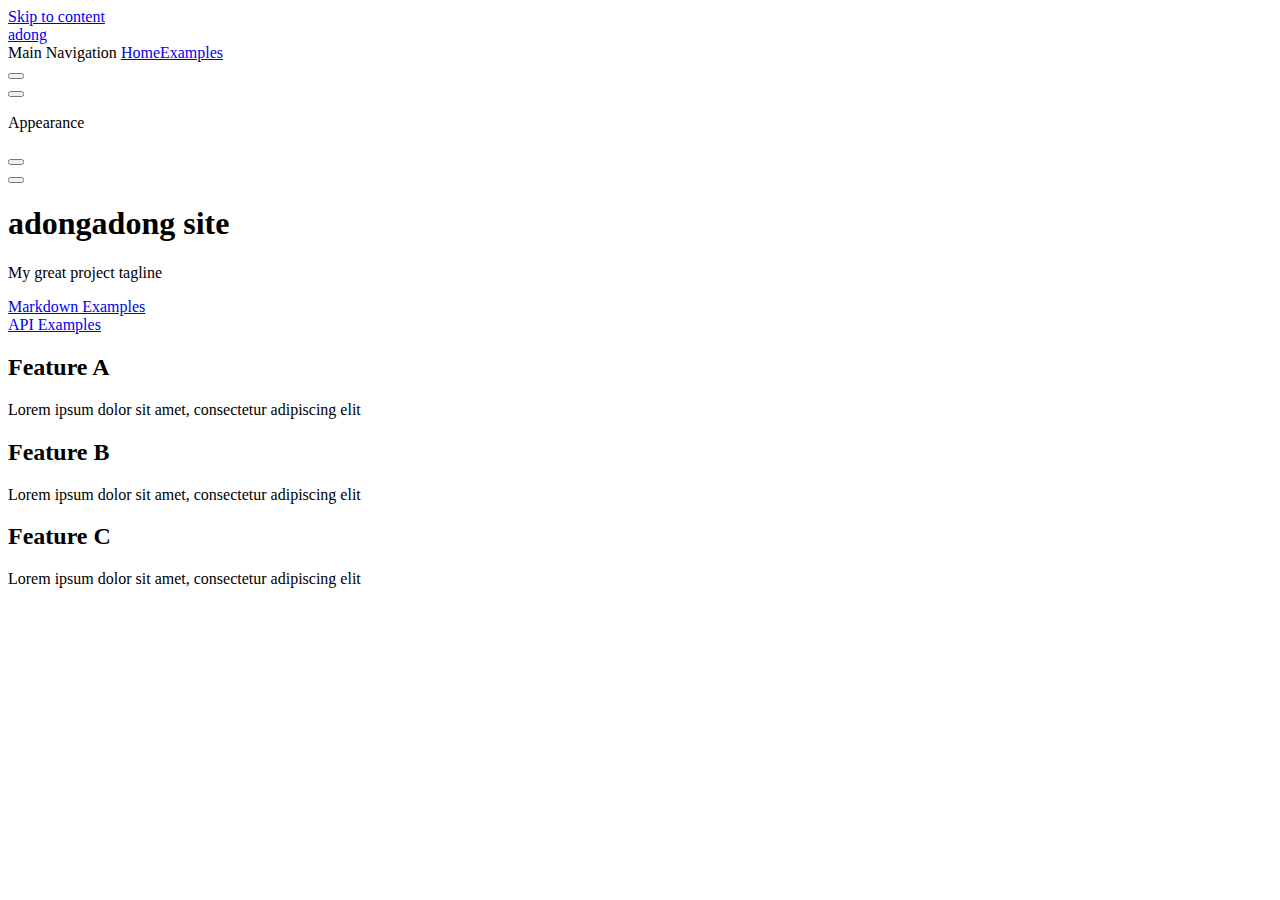
==== commit 8c46c509: "deploy: 83c5b92d7357c7a964548c534c0b9de2a984e802" ====
--- a/index.html
+++ b/index.html
@@ -6,20 +6,20 @@
     <title>adong</title>
     <meta name="description" content="adong site">
     <meta name="generator" content="VitePress v1.6.3">
-    <link rel="preload stylesheet" href="/assets/style.CJY0I8DP.css" as="style">
-    <link rel="preload stylesheet" href="/vp-icons.css" as="style">
+    <link rel="preload stylesheet" href="395784985/assets/style.DW_D8alc.css" as="style">
+    <link rel="preload stylesheet" href="395784985/vp-icons.css" as="style">
     
-    <script type="module" src="/assets/app.C2PnwA0J.js"></script>
-    <link rel="preload" href="/assets/inter-roman-latin.Di8DUHzh.woff2" as="font" type="font/woff2" crossorigin="">
-    <link rel="modulepreload" href="/assets/chunks/theme.0qbWExYs.js">
-    <link rel="modulepreload" href="/assets/chunks/framework.BHrE6nLq.js">
-    <link rel="modulepreload" href="/assets/index.md.DYeVi2gG.lean.js">
+    <script type="module" src="395784985/assets/app.D6zLOHg6.js"></script>
+    <link rel="preload" href="395784985/assets/inter-roman-latin.Di8DUHzh.woff2" as="font" type="font/woff2" crossorigin="">
+    <link rel="modulepreload" href="395784985/assets/chunks/theme.Bi7-8RdP.js">
+    <link rel="modulepreload" href="395784985/assets/chunks/framework.QX7eXpZ6.js">
+    <link rel="modulepreload" href="395784985/assets/index.md.c_Cpyefb.lean.js">
     <script id="check-dark-mode">(()=>{const e=localStorage.getItem("vitepress-theme-appearance")||"auto",a=window.matchMedia("(prefers-color-scheme: dark)").matches;(!e||e==="auto"?a:e==="dark")&&document.documentElement.classList.add("dark")})();</script>
     <script id="check-mac-os">document.documentElement.classList.toggle("mac",/Mac|iPhone|iPod|iPad/i.test(navigator.platform));</script>
   </head>
   <body>
-    <div id="app"><div class="Layout" data-v-ccce0ce3><!--[--><!--]--><!--[--><span tabindex="-1" data-v-0081c16f></span><a href="#VPContent" class="VPSkipLink visually-hidden" data-v-0081c16f>Skip to content</a><!--]--><!----><header class="VPNav" data-v-ccce0ce3 data-v-d13fd7d1><div class="VPNavBar" data-v-d13fd7d1 data-v-396224e0><div class="wrapper" data-v-396224e0><div class="container" data-v-396224e0><div class="title" data-v-396224e0><div class="VPNavBarTitle" data-v-396224e0 data-v-6f0cb5b8><a class="title" href="/" data-v-6f0cb5b8><!--[--><!--]--><!----><span data-v-6f0cb5b8>adong</span><!--[--><!--]--></a></div></div><div class="content" data-v-396224e0><div class="content-body" data-v-396224e0><!--[--><!--]--><div class="VPNavBarSearch search" data-v-396224e0><!----></div><nav aria-labelledby="main-nav-aria-label" class="VPNavBarMenu menu" data-v-396224e0 data-v-d075dbeb><span id="main-nav-aria-label" class="visually-hidden" data-v-d075dbeb> Main Navigation </span><!--[--><!--[--><a class="VPLink link VPNavBarMenuLink active" href="/" tabindex="0" data-v-d075dbeb data-v-374c8176><!--[--><span data-v-374c8176>Home</span><!--]--></a><!--]--><!--[--><a class="VPLink link VPNavBarMenuLink" href="/markdown-examples.html" tabindex="0" data-v-d075dbeb data-v-374c8176><!--[--><span data-v-374c8176>Examples</span><!--]--></a><!--]--><!--]--></nav><!----><div class="VPNavBarAppearance appearance" data-v-396224e0 data-v-e3ac69c8><button class="VPSwitch VPSwitchAppearance" type="button" role="switch" title aria-checked="false" data-v-e3ac69c8 data-v-5ef58a54 data-v-f7131ce1><span class="check" data-v-f7131ce1><span class="icon" data-v-f7131ce1><!--[--><span class="vpi-sun sun" data-v-5ef58a54></span><span class="vpi-moon moon" data-v-5ef58a54></span><!--]--></span></span></button></div><div class="VPSocialLinks VPNavBarSocialLinks social-links" data-v-396224e0 data-v-51a44f24 data-v-760f3887><!--[--><a class="VPSocialLink no-icon" href="https://github.com/vuejs/vitepress" aria-label="github" target="_blank" rel="noopener" data-v-760f3887 data-v-cb626a4c><span class="vpi-social-github"></span></a><!--]--></div><div class="VPFlyout VPNavBarExtra extra" data-v-396224e0 data-v-f99efe92 data-v-a5424910><button type="button" class="button" aria-haspopup="true" aria-expanded="false" aria-label="extra navigation" data-v-a5424910><span class="vpi-more-horizontal icon" data-v-a5424910></span></button><div class="menu" data-v-a5424910><div class="VPMenu" data-v-a5424910 data-v-ea736d26><!----><!--[--><!--[--><!----><div class="group" data-v-f99efe92><div class="item appearance" data-v-f99efe92><p class="label" data-v-f99efe92>Appearance</p><div class="appearance-action" data-v-f99efe92><button class="VPSwitch VPSwitchAppearance" type="button" role="switch" title aria-checked="false" data-v-f99efe92 data-v-5ef58a54 data-v-f7131ce1><span class="check" data-v-f7131ce1><span class="icon" data-v-f7131ce1><!--[--><span class="vpi-sun sun" data-v-5ef58a54></span><span class="vpi-moon moon" data-v-5ef58a54></span><!--]--></span></span></button></div></div></div><div class="group" data-v-f99efe92><div class="item social-links" data-v-f99efe92><div class="VPSocialLinks social-links-list" data-v-f99efe92 data-v-760f3887><!--[--><a class="VPSocialLink no-icon" href="https://github.com/vuejs/vitepress" aria-label="github" target="_blank" rel="noopener" data-v-760f3887 data-v-cb626a4c><span class="vpi-social-github"></span></a><!--]--></div></div></div><!--]--><!--]--></div></div></div><!--[--><!--]--><button type="button" class="VPNavBarHamburger hamburger" aria-label="mobile navigation" aria-expanded="false" aria-controls="VPNavScreen" data-v-396224e0 data-v-773556d6><span class="container" data-v-773556d6><span class="top" data-v-773556d6></span><span class="middle" data-v-773556d6></span><span class="bottom" data-v-773556d6></span></span></button></div></div></div></div><div class="divider" data-v-396224e0><div class="divider-line" data-v-396224e0></div></div></div><!----></header><!----><!----><div class="VPContent is-home" id="VPContent" data-v-ccce0ce3 data-v-a01f6725><div class="VPHome" data-v-a01f6725 data-v-30d72c1f><!--[--><!--]--><div class="VPHero VPHomeHero" data-v-30d72c1f data-v-0234e1e9><div class="container" data-v-0234e1e9><div class="main" data-v-0234e1e9><!--[--><!--]--><!--[--><h1 class="heading" data-v-0234e1e9><span class="name clip" data-v-0234e1e9>adong</span><span class="text" data-v-0234e1e9>adong site</span></h1><p class="tagline" data-v-0234e1e9>My great project tagline</p><!--]--><!--[--><!--]--><div class="actions" data-v-0234e1e9><!--[--><div class="action" data-v-0234e1e9><a class="VPButton medium brand" href="/markdown-examples.html" data-v-0234e1e9 data-v-cbd17228>Markdown Examples</a></div><div class="action" data-v-0234e1e9><a class="VPButton medium alt" href="/api-examples.html" data-v-0234e1e9 data-v-cbd17228>API Examples</a></div><!--]--></div><!--[--><!--]--></div><!----></div></div><!--[--><!--]--><!--[--><!--]--><div class="VPFeatures VPHomeFeatures" data-v-30d72c1f data-v-9044b436><div class="container" data-v-9044b436><div class="items" data-v-9044b436><!--[--><div class="grid-3 item" data-v-9044b436><div class="VPLink no-icon VPFeature" data-v-9044b436 data-v-7f8ab766><!--[--><article class="box" data-v-7f8ab766><!----><h2 class="title" data-v-7f8ab766>Feature A</h2><p class="details" data-v-7f8ab766>Lorem ipsum dolor sit amet, consectetur adipiscing elit</p><!----></article><!--]--></div></div><div class="grid-3 item" data-v-9044b436><div class="VPLink no-icon VPFeature" data-v-9044b436 data-v-7f8ab766><!--[--><article class="box" data-v-7f8ab766><!----><h2 class="title" data-v-7f8ab766>Feature B</h2><p class="details" data-v-7f8ab766>Lorem ipsum dolor sit amet, consectetur adipiscing elit</p><!----></article><!--]--></div></div><div class="grid-3 item" data-v-9044b436><div class="VPLink no-icon VPFeature" data-v-9044b436 data-v-7f8ab766><!--[--><article class="box" data-v-7f8ab766><!----><h2 class="title" data-v-7f8ab766>Feature C</h2><p class="details" data-v-7f8ab766>Lorem ipsum dolor sit amet, consectetur adipiscing elit</p><!----></article><!--]--></div></div><!--]--></div></div></div><!--[--><!--]--><div class="vp-doc container" style="" data-v-30d72c1f data-v-eefdc09a><!--[--><div style="position:relative;" data-v-30d72c1f><div></div></div><!--]--></div></div></div><!----><!--[--><!--]--></div></div>
-    <script>window.__VP_HASH_MAP__=JSON.parse("{\"api-examples.md\":\"CCqLhY5m\",\"index.md\":\"DYeVi2gG\",\"markdown-examples.md\":\"gSmptGD0\"}");window.__VP_SITE_DATA__=JSON.parse("{\"lang\":\"en-US\",\"dir\":\"ltr\",\"title\":\"adong\",\"description\":\"adong site\",\"base\":\"/\",\"head\":[],\"router\":{\"prefetchLinks\":true},\"appearance\":true,\"themeConfig\":{\"nav\":[{\"text\":\"Home\",\"link\":\"/\"},{\"text\":\"Examples\",\"link\":\"/markdown-examples\"}],\"sidebar\":[{\"text\":\"Examples\",\"items\":[{\"text\":\"Markdown Examples\",\"link\":\"/markdown-examples\"},{\"text\":\"Runtime API Examples\",\"link\":\"/api-examples\"}]}],\"socialLinks\":[{\"icon\":\"github\",\"link\":\"https://github.com/vuejs/vitepress\"}]},\"locales\":{},\"scrollOffset\":134,\"cleanUrls\":false}");</script>
+    <div id="app"><div class="Layout" data-v-ccce0ce3><!--[--><!--]--><!--[--><span tabindex="-1" data-v-0081c16f></span><a href="#VPContent" class="VPSkipLink visually-hidden" data-v-0081c16f>Skip to content</a><!--]--><!----><header class="VPNav" data-v-ccce0ce3 data-v-d13fd7d1><div class="VPNavBar" data-v-d13fd7d1 data-v-396224e0><div class="wrapper" data-v-396224e0><div class="container" data-v-396224e0><div class="title" data-v-396224e0><div class="VPNavBarTitle" data-v-396224e0 data-v-6f0cb5b8><a class="title" href="395784985/" data-v-6f0cb5b8><!--[--><!--]--><!----><span data-v-6f0cb5b8>adong</span><!--[--><!--]--></a></div></div><div class="content" data-v-396224e0><div class="content-body" data-v-396224e0><!--[--><!--]--><div class="VPNavBarSearch search" data-v-396224e0><!----></div><nav aria-labelledby="main-nav-aria-label" class="VPNavBarMenu menu" data-v-396224e0 data-v-d075dbeb><span id="main-nav-aria-label" class="visually-hidden" data-v-d075dbeb> Main Navigation </span><!--[--><!--[--><a class="VPLink link VPNavBarMenuLink active" href="395784985/" tabindex="0" data-v-d075dbeb data-v-374c8176><!--[--><span data-v-374c8176>Home</span><!--]--></a><!--]--><!--[--><a class="VPLink link VPNavBarMenuLink" href="395784985/markdown-examples.html" tabindex="0" data-v-d075dbeb data-v-374c8176><!--[--><span data-v-374c8176>Examples</span><!--]--></a><!--]--><!--]--></nav><!----><div class="VPNavBarAppearance appearance" data-v-396224e0 data-v-e3ac69c8><button class="VPSwitch VPSwitchAppearance" type="button" role="switch" title aria-checked="false" data-v-e3ac69c8 data-v-5ef58a54 data-v-f7131ce1><span class="check" data-v-f7131ce1><span class="icon" data-v-f7131ce1><!--[--><span class="vpi-sun sun" data-v-5ef58a54></span><span class="vpi-moon moon" data-v-5ef58a54></span><!--]--></span></span></button></div><div class="VPSocialLinks VPNavBarSocialLinks social-links" data-v-396224e0 data-v-51a44f24 data-v-760f3887><!--[--><a class="VPSocialLink no-icon" href="https://github.com/vuejs/vitepress" aria-label="github" target="_blank" rel="noopener" data-v-760f3887 data-v-cb626a4c><span class="vpi-social-github"></span></a><!--]--></div><div class="VPFlyout VPNavBarExtra extra" data-v-396224e0 data-v-f99efe92 data-v-a5424910><button type="button" class="button" aria-haspopup="true" aria-expanded="false" aria-label="extra navigation" data-v-a5424910><span class="vpi-more-horizontal icon" data-v-a5424910></span></button><div class="menu" data-v-a5424910><div class="VPMenu" data-v-a5424910 data-v-ea736d26><!----><!--[--><!--[--><!----><div class="group" data-v-f99efe92><div class="item appearance" data-v-f99efe92><p class="label" data-v-f99efe92>Appearance</p><div class="appearance-action" data-v-f99efe92><button class="VPSwitch VPSwitchAppearance" type="button" role="switch" title aria-checked="false" data-v-f99efe92 data-v-5ef58a54 data-v-f7131ce1><span class="check" data-v-f7131ce1><span class="icon" data-v-f7131ce1><!--[--><span class="vpi-sun sun" data-v-5ef58a54></span><span class="vpi-moon moon" data-v-5ef58a54></span><!--]--></span></span></button></div></div></div><div class="group" data-v-f99efe92><div class="item social-links" data-v-f99efe92><div class="VPSocialLinks social-links-list" data-v-f99efe92 data-v-760f3887><!--[--><a class="VPSocialLink no-icon" href="https://github.com/vuejs/vitepress" aria-label="github" target="_blank" rel="noopener" data-v-760f3887 data-v-cb626a4c><span class="vpi-social-github"></span></a><!--]--></div></div></div><!--]--><!--]--></div></div></div><!--[--><!--]--><button type="button" class="VPNavBarHamburger hamburger" aria-label="mobile navigation" aria-expanded="false" aria-controls="VPNavScreen" data-v-396224e0 data-v-773556d6><span class="container" data-v-773556d6><span class="top" data-v-773556d6></span><span class="middle" data-v-773556d6></span><span class="bottom" data-v-773556d6></span></span></button></div></div></div></div><div class="divider" data-v-396224e0><div class="divider-line" data-v-396224e0></div></div></div><!----></header><!----><!----><div class="VPContent is-home" id="VPContent" data-v-ccce0ce3 data-v-a01f6725><div class="VPHome" data-v-a01f6725 data-v-30d72c1f><!--[--><!--]--><div class="VPHero VPHomeHero" data-v-30d72c1f data-v-0234e1e9><div class="container" data-v-0234e1e9><div class="main" data-v-0234e1e9><!--[--><!--]--><!--[--><h1 class="heading" data-v-0234e1e9><span class="name clip" data-v-0234e1e9>adong</span><span class="text" data-v-0234e1e9>adong site</span></h1><p class="tagline" data-v-0234e1e9>My great project tagline</p><!--]--><!--[--><!--]--><div class="actions" data-v-0234e1e9><!--[--><div class="action" data-v-0234e1e9><a class="VPButton medium brand" href="395784985/markdown-examples.html" data-v-0234e1e9 data-v-cbd17228>Markdown Examples</a></div><div class="action" data-v-0234e1e9><a class="VPButton medium alt" href="395784985/api-examples.html" data-v-0234e1e9 data-v-cbd17228>API Examples</a></div><!--]--></div><!--[--><!--]--></div><!----></div></div><!--[--><!--]--><!--[--><!--]--><div class="VPFeatures VPHomeFeatures" data-v-30d72c1f data-v-9044b436><div class="container" data-v-9044b436><div class="items" data-v-9044b436><!--[--><div class="grid-3 item" data-v-9044b436><div class="VPLink no-icon VPFeature" data-v-9044b436 data-v-7f8ab766><!--[--><article class="box" data-v-7f8ab766><!----><h2 class="title" data-v-7f8ab766>Feature A</h2><p class="details" data-v-7f8ab766>Lorem ipsum dolor sit amet, consectetur adipiscing elit</p><!----></article><!--]--></div></div><div class="grid-3 item" data-v-9044b436><div class="VPLink no-icon VPFeature" data-v-9044b436 data-v-7f8ab766><!--[--><article class="box" data-v-7f8ab766><!----><h2 class="title" data-v-7f8ab766>Feature B</h2><p class="details" data-v-7f8ab766>Lorem ipsum dolor sit amet, consectetur adipiscing elit</p><!----></article><!--]--></div></div><div class="grid-3 item" data-v-9044b436><div class="VPLink no-icon VPFeature" data-v-9044b436 data-v-7f8ab766><!--[--><article class="box" data-v-7f8ab766><!----><h2 class="title" data-v-7f8ab766>Feature C</h2><p class="details" data-v-7f8ab766>Lorem ipsum dolor sit amet, consectetur adipiscing elit</p><!----></article><!--]--></div></div><!--]--></div></div></div><!--[--><!--]--><div class="vp-doc container" style="" data-v-30d72c1f data-v-eefdc09a><!--[--><div style="position:relative;" data-v-30d72c1f><div></div></div><!--]--></div></div></div><!----><!--[--><!--]--></div></div>
+    <script>window.__VP_HASH_MAP__=JSON.parse("{\"api-examples.md\":\"DcNd4OOw\",\"index.md\":\"c_Cpyefb\",\"markdown-examples.md\":\"Be_Fm8CS\"}");window.__VP_SITE_DATA__=JSON.parse("{\"lang\":\"en-US\",\"dir\":\"ltr\",\"title\":\"adong\",\"description\":\"adong site\",\"base\":\"395784985/\",\"head\":[],\"router\":{\"prefetchLinks\":true},\"appearance\":true,\"themeConfig\":{\"nav\":[{\"text\":\"Home\",\"link\":\"/\"},{\"text\":\"Examples\",\"link\":\"/markdown-examples\"}],\"sidebar\":[{\"text\":\"Examples\",\"items\":[{\"text\":\"Markdown Examples\",\"link\":\"/markdown-examples\"},{\"text\":\"Runtime API Examples\",\"link\":\"/api-examples\"}]}],\"socialLinks\":[{\"icon\":\"github\",\"link\":\"https://github.com/vuejs/vitepress\"}]},\"locales\":{},\"scrollOffset\":134,\"cleanUrls\":false}");</script>
     
   </body>
 </html>